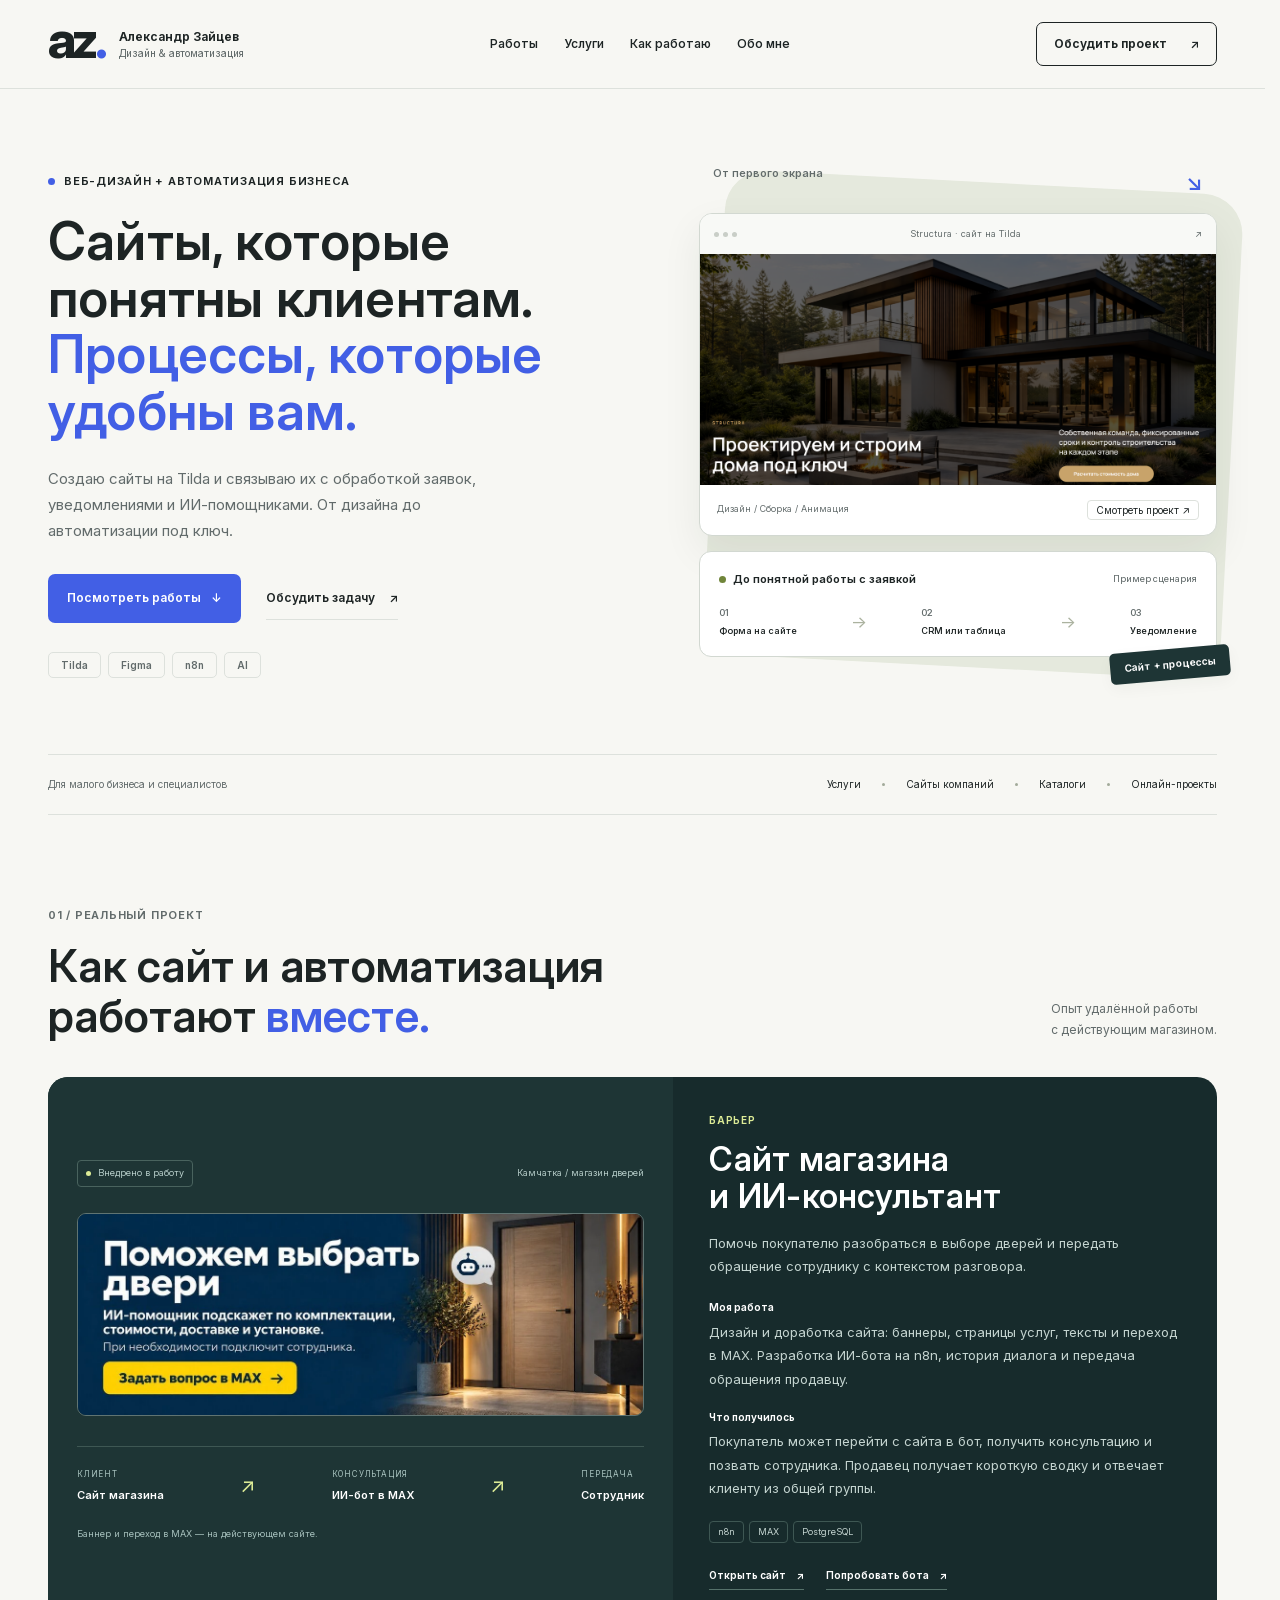
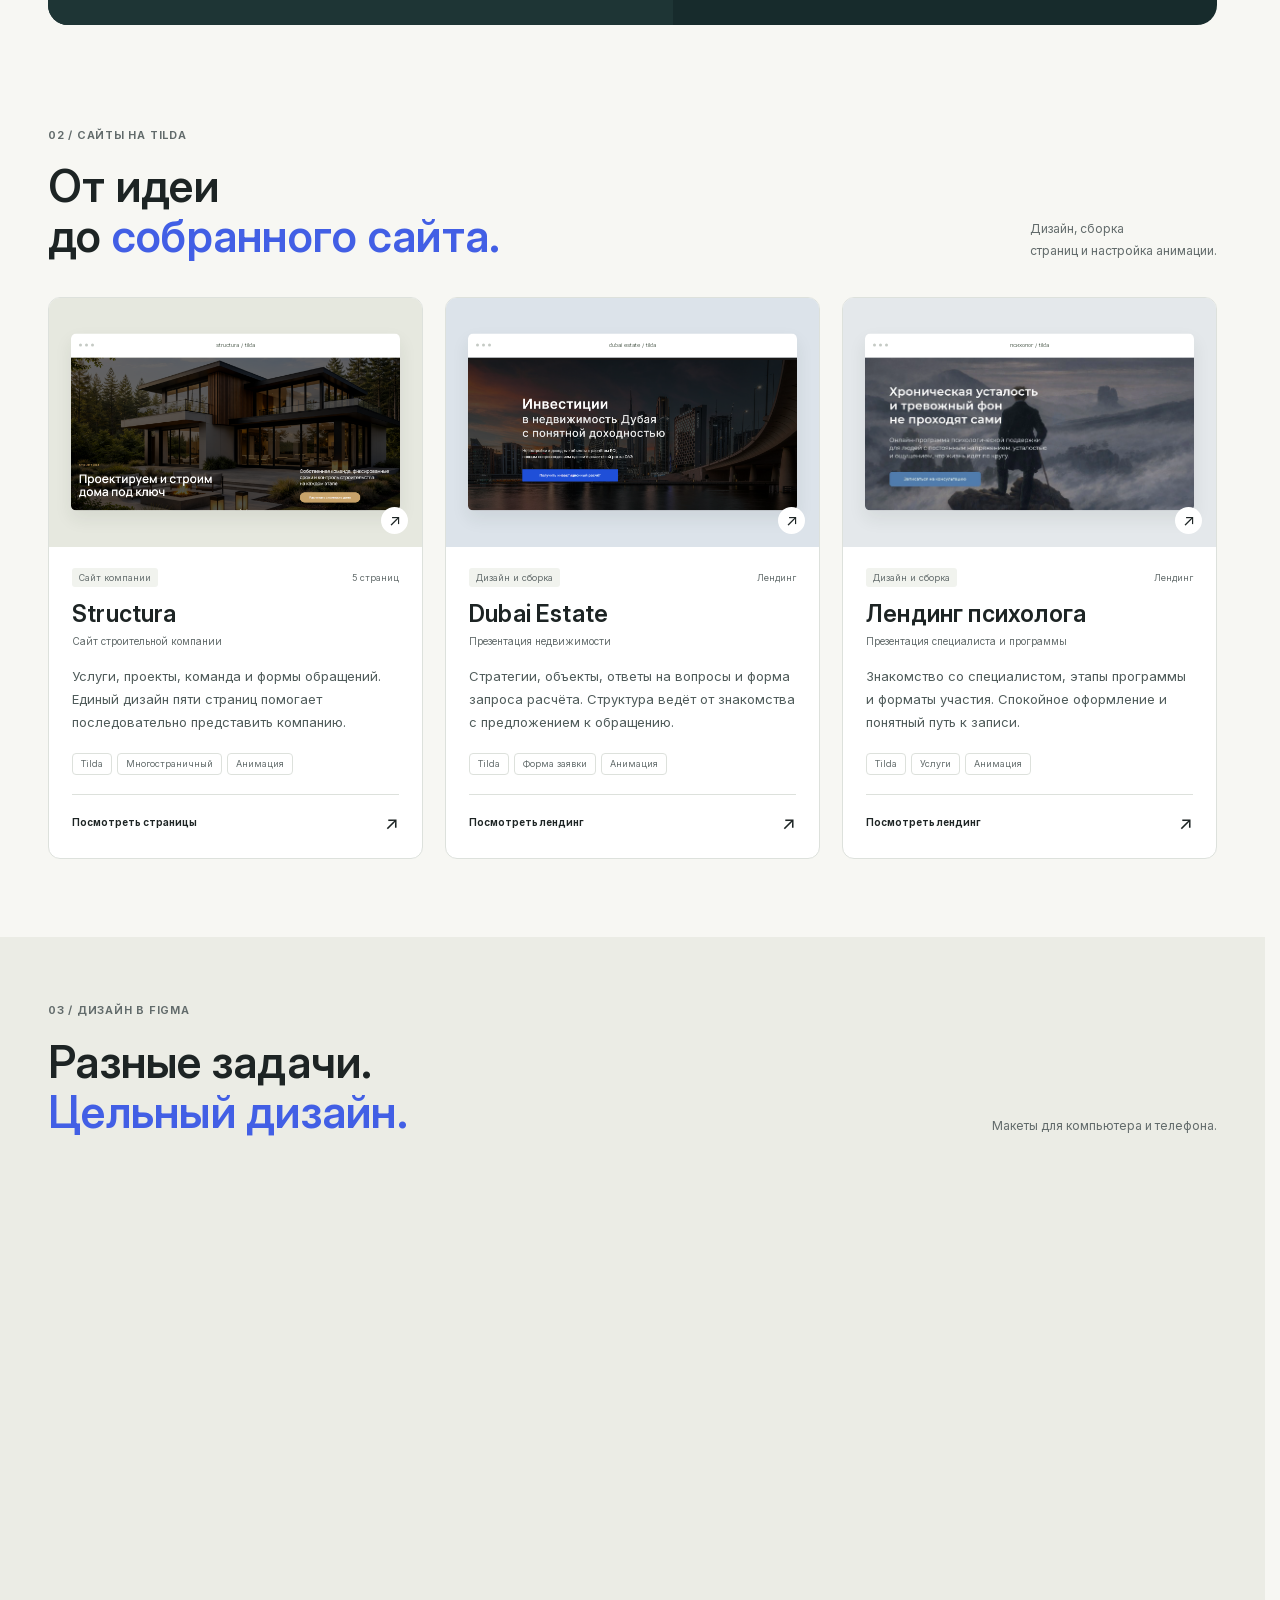
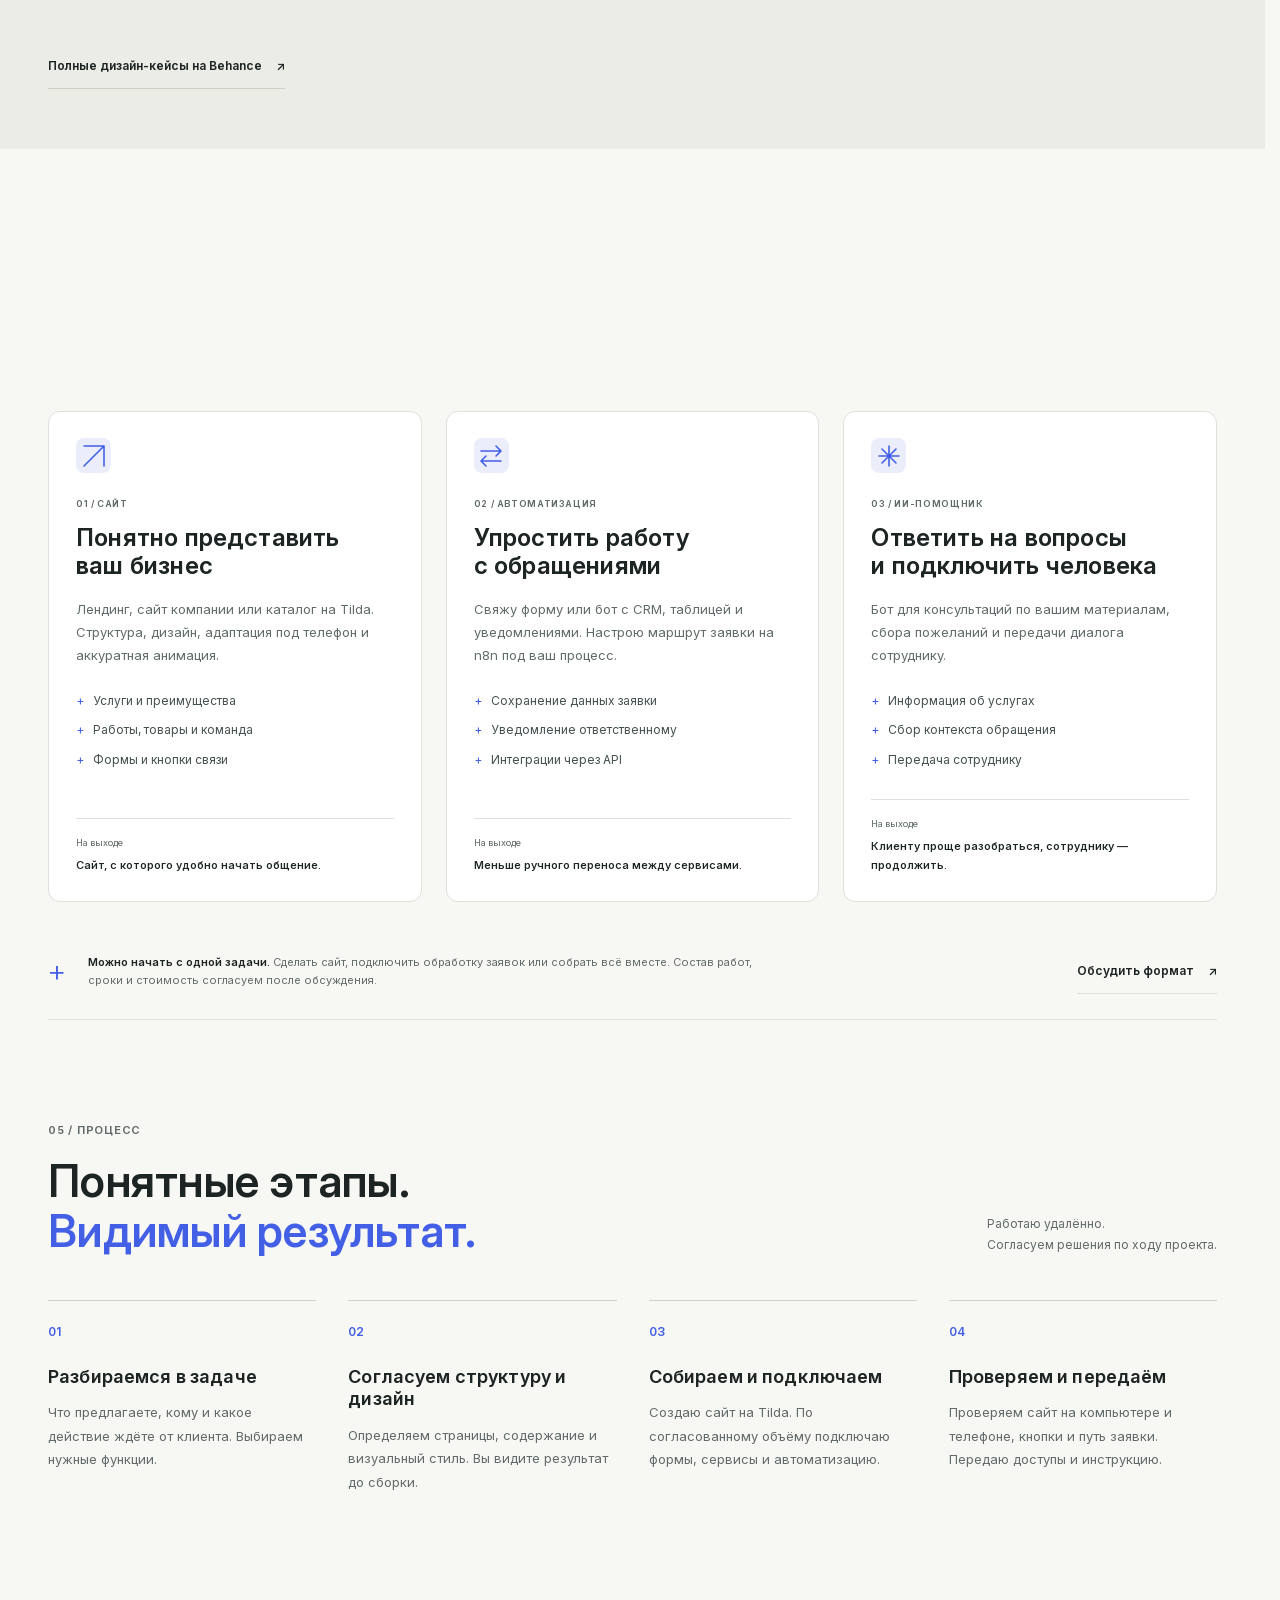
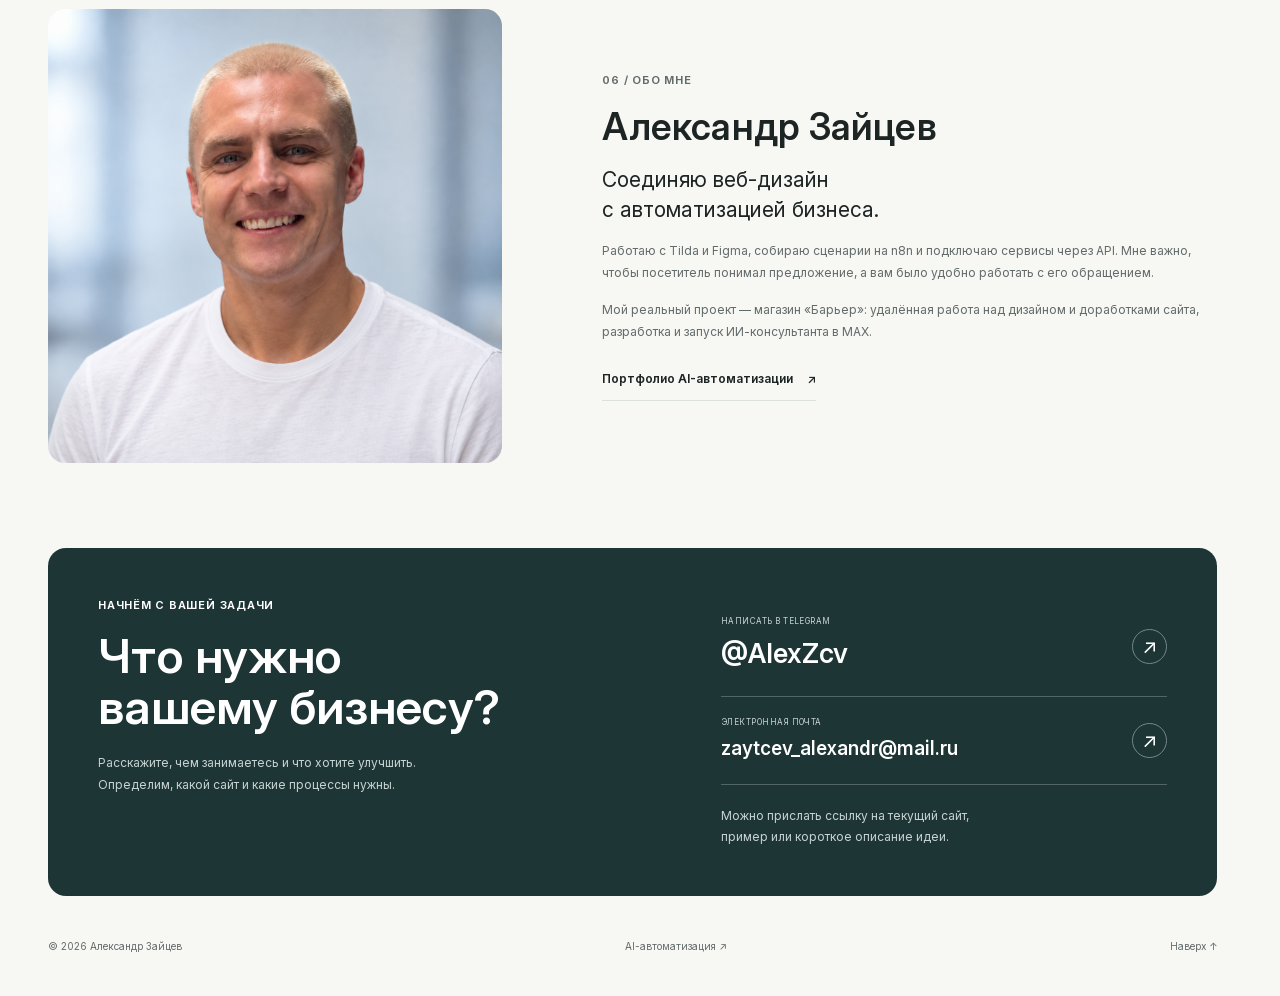
==== web-design/index.html @ 6ef05522 "Use Alexander portrait for web design link previews" ====
<!doctype html>
<html lang="ru">
<head>
  <meta charset="utf-8">
  <meta name="viewport" content="width=device-width, initial-scale=1">
  <meta name="theme-color" content="#f7f7f3">
  <meta name="description" content="Александр Зайцев — сайты на Tilda и автоматизация бизнеса. Дизайн, сборка, обработка заявок, интеграции n8n и ИИ-помощники. Портфолио и реальные проекты.">
  <meta property="og:title" content="Александр Зайцев — сайты и автоматизация под ключ">
  <meta property="og:description" content="От понятного сайта до удобной работы с обращениями. Tilda, дизайн и автоматизация n8n.">
  <meta property="og:type" content="website">
  <meta property="og:image" content="https://alexzaytsev-ai.github.io/ai-portfolio/web-design/assets/a63dd366-123a-43a9-a57d-b82490d7c358.png">
  <meta property="og:image:secure_url" content="https://alexzaytsev-ai.github.io/ai-portfolio/web-design/assets/a63dd366-123a-43a9-a57d-b82490d7c358.png">
  <meta property="og:image:width" content="1254">
  <meta property="og:image:height" content="1254">
  <meta property="og:image:type" content="image/png">
  <meta property="og:image:alt" content="Александр Зайцев">
  <meta name="twitter:card" content="summary">
  <meta name="twitter:image" content="https://alexzaytsev-ai.github.io/ai-portfolio/web-design/assets/a63dd366-123a-43a9-a57d-b82490d7c358.png">
  <meta name="twitter:image:alt" content="Александр Зайцев">
  <title>Сайты и автоматизация под ключ — Александр Зайцев</title>
  <link rel="icon" href="favicon.svg" type="image/svg+xml">
  <link rel="preload" href="../assets/fonts/InterVariable.woff2" as="font" type="font/woff2" crossorigin>
  <link rel="stylesheet" href="styles.css?v=20261009-11">
  <script src="script.js?v=20261009-8" defer></script>
</head>
<body>
  <a class="skip" href="#main">Перейти к содержимому</a>
  <header class="header">
    <div class="container header-inner">
      <a class="brand" href="#top" aria-label="Александр Зайцев — наверх"><span class="brand-symbol">az<span>.</span></span><span class="brand-name">Александр Зайцев<small>Дизайн & автоматизация</small></span></a>
      <button class="menu-button" aria-label="Открыть меню" aria-controls="navigation" aria-expanded="false"><span></span><span></span></button>
      <nav id="navigation" aria-label="Основное меню"><a href="#work">Работы</a><a href="#services">Услуги</a><a href="#process">Как работаю</a><a href="#about">Обо мне</a></nav>
      <a class="header-contact" href="https://t.me/AlexZcv" target="_blank" rel="noopener noreferrer">Обсудить проект <span aria-hidden="true">↗</span></a>
    </div>
  </header>
  <main id="main">
    <section class="hero container" id="top" aria-labelledby="hero-title">
      <div class="hero-copy">
        <p class="eyebrow"><span class="dot"></span> Веб-дизайн + автоматизация бизнеса</p>
        <h1 id="hero-title">Сайты, которые<br>понятны клиентам.<br><span>Процессы, которые<br>удобны вам.</span></h1>
        <p class="lead">Создаю сайты на Tilda и связываю их с обработкой заявок, уведомлениями и ИИ-помощниками. От дизайна до автоматизации под ключ.</p>
        <div class="actions"><a class="button primary" href="#work">Посмотреть работы <span aria-hidden="true">↓</span></a><a class="text-link" href="#contacts">Обсудить задачу <span aria-hidden="true">↗</span></a></div>
        <div class="hero-tools" aria-label="Инструменты"><span>Tilda</span><span>Figma</span><span>n8n</span><span>AI</span></div>
      </div>
      <div class="hero-visual" aria-label="Превью сайта Structura и пример сценария обработки заявки">
        <div class="visual-label"><span>От первого экрана</span><span aria-hidden="true">↘</span></div>
        <button class="browser-window" type="button" data-project="structura" aria-label="Посмотреть проект Structura">
          <div class="browser-bar"><div class="browser-dots" aria-hidden="true"><i></i><i></i><i></i></div><span>Structura · сайт на Tilda</span><span aria-hidden="true">↗</span></div>
          <img class="hero-preview" src="assets/structura-cover-original.png?v=20261009-8" width="2520" height="1125" alt="Первый экран сайта Structura: современный загородный дом и предложение строительства под ключ" fetchpriority="high">
          <div class="preview-caption"><span>Дизайн / Сборка / Анимация</span><span class="preview-mark">Смотреть проект ↗</span></div>
        </button>
        <div class="process-preview"><div class="process-preview-title"><span class="dot"></span> До понятной работы с заявкой<small>Пример сценария</small></div><div class="mini-flow"><span><i>01</i>Форма на сайте</span><span aria-hidden="true">→</span><span><i>02</i>CRM или таблица</span><span aria-hidden="true">→</span><span><i>03</i>Уведомление</span></div></div>
        <span class="visual-sticker" aria-hidden="true">Сайт + процессы</span>
      </div>
    </section>
    <div class="fit-strip container"><span>Для малого бизнеса и специалистов</span><div><span>Услуги</span><i></i><span>Сайты компаний</span><i></i><span>Каталоги</span><i></i><span>Онлайн-проекты</span></div></div>

    <section class="section container" id="work" aria-labelledby="real-title">
      <div class="section-heading"><div><p class="eyebrow section-index">01 / Реальный проект</p><h2 id="real-title">Как сайт и автоматизация<br>работают <em>вместе.</em></h2></div><p>Опыт удалённой работы<br>с действующим магазином.</p></div>
      <article class="featured-case">
        <div class="featured-visual">
          <div class="featured-meta"><span class="case-status"><span class="dot"></span> Внедрено в работу</span><span>Камчатка / магазин дверей</span></div>
          <a class="barier-banner" href="https://barierpk41.ru/" target="_blank" rel="noopener noreferrer" aria-label="Открыть сайт магазина Барьер"><img src="assets/barier-banner.webp?v=20261009-8" width="1180" height="420" alt="Баннер магазина Барьер: ИИ-помощник помогает выбрать двери и подключает сотрудника" loading="lazy"></a>
          <div class="barier-flow" aria-label="Процесс обращения покупателя"><span><small>КЛИЕНТ</small>Сайт магазина</span><span aria-hidden="true">↗</span><span><small>КОНСУЛЬТАЦИЯ</small>ИИ-бот в MAX</span><span aria-hidden="true">↗</span><span><small>ПЕРЕДАЧА</small>Сотрудник</span></div>
          <p class="featured-note">Баннер и переход в MAX — на действующем сайте.</p>
        </div>
        <div class="featured-copy"><p class="eyebrow">Барьер</p><h3>Сайт магазина<br>и ИИ-консультант</h3><p class="case-intro">Помочь покупателю разобраться в выборе дверей и передать обращение сотруднику с контекстом разговора.</p><dl class="case-facts"><div><dt>Моя работа</dt><dd>Дизайн и доработка сайта: баннеры, страницы услуг, тексты и переход в MAX. Разработка ИИ-бота на n8n, история диалога и передача обращения продавцу.</dd></div><div><dt>Что получилось</dt><dd>Покупатель может перейти с сайта в бот, получить консультацию и позвать сотрудника. Продавец получает короткую сводку и отвечает клиенту из общей группы.</dd></div></dl><div class="tags tags-dark"><span>n8n</span><span>MAX</span><span>PostgreSQL</span></div><div class="featured-links"><a href="https://barierpk41.ru/" target="_blank" rel="noopener noreferrer">Открыть сайт <span aria-hidden="true">↗</span></a><a href="https://max.ru/id410500134909_bot" target="_blank" rel="noopener noreferrer">Попробовать бота <span aria-hidden="true">↗</span></a></div></div>
      </article>
    </section>

    <section class="section container" aria-labelledby="tilda-title">
      <div class="section-heading"><div><p class="eyebrow section-index">02 / Сайты на Tilda</p><h2 id="tilda-title">От идеи<br>до <em>собранного сайта.</em></h2></div><p>Дизайн, сборка<br>страниц и настройка анимации.</p></div>
      <div class="tilda-grid">
        <article class="project-card"><button class="cover cover-structura" data-project="structura" aria-label="Посмотреть страницы сайта Structura"><span class="tilda-preview"><span class="card-browser" aria-hidden="true"><i></i><i></i><i></i><span>structura / tilda</span></span><span class="tilda-image"><img src="assets/structura-cover-framed.png?v=20261009-8" width="2520" height="1200" alt="Сайт строительной компании Structura" loading="lazy"></span></span><span class="cover-open" aria-hidden="true">↗</span></button><div class="card-body"><div class="card-label"><span>Сайт компании</span><span>5 страниц</span></div><h3>Structura</h3><p class="card-subtitle">Сайт строительной компании</p><p class="card-description">Услуги, проекты, команда и формы обращений. Единый дизайн пяти страниц помогает последовательно представить компанию.</p><div class="tags"><span>Tilda</span><span>Многостраничный</span><span>Анимация</span></div><button class="card-action" data-project="structura">Посмотреть страницы <span aria-hidden="true">↗</span></button></div></article>
        <article class="project-card"><button class="cover cover-dubai" data-project="dubai" aria-label="Посмотреть лендинг Dubai Estate"><span class="tilda-preview"><span class="card-browser" aria-hidden="true"><i></i><i></i><i></i><span>dubai estate / tilda</span></span><span class="tilda-image"><img src="assets/dubai-cover-original.png?v=20261009-8" width="2598" height="1271" alt="Лендинг недвижимости Dubai Estate" loading="lazy"></span></span><span class="cover-open" aria-hidden="true">↗</span></button><div class="card-body"><div class="card-label"><span>Дизайн и сборка</span><span>Лендинг</span></div><h3>Dubai Estate</h3><p class="card-subtitle">Презентация недвижимости</p><p class="card-description">Стратегии, объекты, ответы на вопросы и форма запроса расчёта. Структура ведёт от знакомства с предложением к обращению.</p><div class="tags"><span>Tilda</span><span>Форма заявки</span><span>Анимация</span></div><button class="card-action" data-project="dubai">Посмотреть лендинг <span aria-hidden="true">↗</span></button></div></article>
        <article class="project-card"><button class="cover cover-psychologist" data-project="psychologist" aria-label="Посмотреть лендинг психолога"><span class="tilda-preview"><span class="card-browser" aria-hidden="true"><i></i><i></i><i></i><span>психолог / tilda</span></span><span class="tilda-image"><img src="assets/psychologist-cover-clean.png?v=20261009-8" width="1363" height="695" alt="Лендинг психолога со спокойным синим оформлением" loading="lazy"></span></span><span class="cover-open" aria-hidden="true">↗</span></button><div class="card-body"><div class="card-label"><span>Дизайн и сборка</span><span>Лендинг</span></div><h3>Лендинг психолога</h3><p class="card-subtitle">Презентация специалиста и программы</p><p class="card-description">Знакомство со специалистом, этапы программы и форматы участия. Спокойное оформление и понятный путь к записи.</p><div class="tags"><span>Tilda</span><span>Услуги</span><span>Анимация</span></div><button class="card-action" data-project="psychologist">Посмотреть лендинг <span aria-hidden="true">↗</span></button></div></article>
      </div>
    </section>

    <section class="section design-section" aria-labelledby="design-title"><div class="container">
      <div class="section-heading"><div><p class="eyebrow section-index">03 / Дизайн в Figma</p><h2 id="design-title">Разные задачи.<br><em>Цельный дизайн.</em></h2></div><p>Макеты для компьютера и телефона.</p></div>
      <div class="design-grid">
        <article class="design-card"><button class="design-cover snow" data-project="snow" aria-label="Посмотреть макеты Wow Snow Shop"><span class="design-preview"><img src="assets/snow-home.webp?v=20261009-8" width="1440" height="4801" alt="Макет главной страницы интернет-магазина сноубордической экипировки Wow Snow" loading="lazy"></span><span class="snow-preview-photo" aria-hidden="true"><img src="assets/snow-preview-photo.png?v=20261009-10" width="648" height="743" alt="" loading="lazy"></span><span class="cover-open" aria-hidden="true">↗</span></button><div class="design-card-copy"><p class="card-label">Figma / Дизайн-концепт</p><h3>Wow Snow Shop</h3><p>Каталог, карточка товара, корзина и оформление заказа.</p><button class="card-action" data-project="snow">Посмотреть макеты <span aria-hidden="true">↗</span></button></div></article>
        <article class="design-card"><button class="design-cover cooking" data-project="cooking" aria-label="Посмотреть макеты кулинарного курса"><span class="design-preview"><img src="assets/cooking-home.webp?v=20261009-8" width="1440" height="2787" alt="Дизайн лендинга кулинарного курса Супы мира" loading="lazy"></span><span class="cover-open" aria-hidden="true">↗</span></button><div class="design-card-copy"><p class="card-label">Figma / Дизайн-концепт</p><h3>Супы мира</h3><p>Программа, автор, стоимость и запись на обучение.</p><button class="card-action" data-project="cooking">Посмотреть макеты <span aria-hidden="true">↗</span></button></div></article>
        <article class="design-card"><button class="design-cover health" data-project="health" aria-label="Посмотреть макеты Men’s Health"><span class="design-preview"><img class="health-preview-header" src="assets/health-preview-header.png?v=20261009-9" width="1440" height="76" alt="" loading="lazy"><img class="health-preview-photo" src="assets/health-preview-photo.png?v=20261009-9" width="1440" height="921" alt="Первый экран журнала Men’s Health с фотографией Джона Бойеги" loading="lazy"></span><span class="cover-open" aria-hidden="true">↗</span></button><div class="design-card-copy"><p class="card-label">Figma / Дизайн-концепт</p><h3>Men’s Health</h3><p>Главная, тематический раздел и страница статьи.</p><button class="card-action" data-project="health">Посмотреть макеты <span aria-hidden="true">↗</span></button></div></article>
      </div><a class="behance-link text-link" href="https://www.behance.net/f04f444b" target="_blank" rel="noopener noreferrer">Полные дизайн-кейсы на Behance <span aria-hidden="true">↗</span></a>
    </div></section>

    <section class="section container" id="services" aria-labelledby="services-title">
      <div class="section-heading"><div><p class="eyebrow section-index">04 / Чем могу помочь</p><h2 id="services-title">Сайт привлекает внимание.<br><em>Автоматизация помогает действовать.</em></h2></div></div>
      <div class="services-grid">
        <article class="service"><span class="service-icon" aria-hidden="true"><svg viewBox="0 0 24 24" fill="none" stroke="currentColor" stroke-width="1.6" stroke-linecap="round" stroke-linejoin="round" focusable="false"><path d="M2 22 22 2M2 2h20v20"/></svg></span><p class="eyebrow">01 / Сайт</p><h3>Понятно представить<br>ваш бизнес</h3><p>Лендинг, сайт компании или каталог на Tilda. Структура, дизайн, адаптация под телефон и аккуратная анимация.</p><ul><li>Услуги и преимущества</li><li>Работы, товары и команда</li><li>Формы и кнопки связи</li></ul><div class="service-result"><span>На выходе</span>Сайт, с которого удобно начать общение.</div></article>
        <article class="service"><span class="service-icon" aria-hidden="true"><svg viewBox="0 0 24 24" fill="none" stroke="currentColor" stroke-width="1.6" stroke-linecap="round" stroke-linejoin="round" focusable="false"><path d="M2 7h20m-5-5 5 5-5 5M22 17H2m5-5-5 5 5 5"/></svg></span><p class="eyebrow">02 / Автоматизация</p><h3>Упростить работу<br>с обращениями</h3><p>Свяжу форму или бот с CRM, таблицей и уведомлениями. Настрою маршрут заявки на n8n под ваш процесс.</p><ul><li>Сохранение данных заявки</li><li>Уведомление ответственному</li><li>Интеграции через API</li></ul><div class="service-result"><span>На выходе</span>Меньше ручного переноса между сервисами.</div></article>
        <article class="service"><span class="service-icon" aria-hidden="true"><svg viewBox="0 0 24 24" fill="none" stroke="currentColor" stroke-width="1.6" stroke-linecap="round" stroke-linejoin="round" focusable="false"><path d="M12 2v20M2 12h20M5 5l14 14M19 5 5 19"/></svg></span><p class="eyebrow">03 / ИИ-помощник</p><h3>Ответить на вопросы<br>и подключить человека</h3><p>Бот для консультаций по вашим материалам, сбора пожеланий и передачи диалога сотруднику.</p><ul><li>Информация об услугах</li><li>Сбор контекста обращения</li><li>Передача сотруднику</li></ul><div class="service-result"><span>На выходе</span>Клиенту проще разобраться, сотруднику — продолжить.</div></article>
      </div>
      <div class="scope-note"><span class="scope-symbol" aria-hidden="true">+</span><p><strong>Можно начать с одной задачи.</strong> Сделать сайт, подключить обработку заявок или собрать всё вместе. Состав работ, сроки и стоимость согласуем после обсуждения.</p><a class="text-link" href="#contacts">Обсудить формат <span aria-hidden="true">↗</span></a></div>
    </section>

    <section class="section process-section" id="process" aria-labelledby="process-title"><div class="container"><div class="section-heading"><div><p class="eyebrow section-index">05 / Процесс</p><h2 id="process-title">Понятные этапы.<br><em>Видимый результат.</em></h2></div><p>Работаю удалённо.<br>Согласуем решения по ходу проекта.</p></div><ol class="steps"><li><span>01</span><div><h3>Разбираемся в задаче</h3><p>Что предлагаете, кому и какое действие ждёте от клиента. Выбираем нужные функции.</p></div></li><li><span>02</span><div><h3>Согласуем структуру и дизайн</h3><p>Определяем страницы, содержание и визуальный стиль. Вы видите результат до сборки.</p></div></li><li><span>03</span><div><h3>Собираем и подключаем</h3><p>Создаю сайт на Tilda. По согласованному объёму подключаю формы, сервисы и автоматизацию.</p></div></li><li><span>04</span><div><h3>Проверяем и передаём</h3><p>Проверяем сайт на компьютере и телефоне, кнопки и путь заявки. Передаю доступы и инструкцию.</p></div></li></ol></div></section>

    <section class="section container about-section" id="about" aria-labelledby="about-title"><figure class="about-photo"><img src="assets/a63dd366-123a-43a9-a57d-b82490d7c358.png" width="1254" height="1254" alt="Александр Зайцев" loading="lazy" decoding="async"></figure><div class="about-copy"><p class="eyebrow section-index">06 / Обо мне</p><h2 id="about-title">Александр Зайцев</h2><p class="about-lead">Соединяю веб-дизайн<br>с автоматизацией бизнеса.</p><p>Работаю с Tilda и Figma, собираю сценарии на n8n и подключаю сервисы через API. Мне важно, чтобы посетитель понимал предложение, а вам было удобно работать с его обращением.</p><p>Мой реальный проект — магазин «Барьер»: удалённая работа над дизайном и доработками сайта, разработка и запуск ИИ-консультанта в MAX.</p><a class="text-link" href="../">Портфолио AI-автоматизации <span aria-hidden="true">↗</span></a></div></section>

    <section class="container contact-section" id="contacts" aria-labelledby="contact-title"><div><p class="eyebrow">Начнём с вашей задачи</p><h2 id="contact-title">Что нужно<br><em>вашему бизнесу?</em></h2><p>Расскажите, чем занимаетесь и что хотите улучшить.<br> Определим, какой сайт и какие процессы нужны.</p></div><div class="contact-options"><a class="contact-item" href="https://t.me/AlexZcv" target="_blank" rel="noopener noreferrer"><span><small>НАПИСАТЬ В TELEGRAM</small><strong>@AlexZcv</strong></span><span class="contact-arrow" aria-hidden="true">↗</span></a><a class="contact-item" href="mailto:zaytcev_alexandr@mail.ru"><span><small>ЭЛЕКТРОННАЯ ПОЧТА</small><strong>zaytcev_alexandr@mail.ru</strong></span><span class="contact-arrow" aria-hidden="true">↗</span></a><p class="contact-hint">Можно прислать ссылку на текущий сайт,<br>пример или короткое описание идеи.</p></div></section>
  </main>
  <footer class="container footer"><span>© <span id="year">2026</span> Александр Зайцев</span><a href="../">AI-автоматизация ↗</a><a href="#top">Наверх ↑</a></footer>
  <dialog id="project-dialog" aria-labelledby="dialog-title"><div class="dialog-header"><div><p id="dialog-label" class="eyebrow"></p><h2 id="dialog-title"></h2></div><button class="dialog-close" aria-label="Закрыть просмотр проекта">✕</button></div><div class="dialog-body"><p id="dialog-description"></p><div id="dialog-contribution"></div><div id="dialog-links"></div><nav id="gallery-navigation" aria-label="Страницы проекта"></nav><div id="dialog-gallery"></div><button class="dialog-close-bottom" type="button">Закрыть проект <span aria-hidden="true">↑</span></button></div></dialog>
</body>
</html>
---- web-design/styles.css ----
@font-face{font-family:Inter;src:url('../assets/fonts/InterVariable.woff2') format('woff2');font-weight:100 900;font-style:normal;font-display:swap}
:root{--bg:#f7f7f3;--ink:#1d2424;--muted:#626b6b;--line:#dde1dc;--blue:#425fe5;--forest:#1c3030;--contact-bg:#1e3535;--lime:#dceb96;--paper:#fff;--radius:20px;color-scheme:light}
*{box-sizing:border-box}html{scrollbar-gutter:stable;scroll-behavior:smooth;scroll-padding-top:95px}body{margin:0;background:var(--bg);color:var(--ink);font-family:Inter,Arial,sans-serif;font-size:15px;line-height:1.65;-webkit-font-smoothing:antialiased}button,a{-webkit-tap-highlight-color:transparent}button{font:inherit;color:inherit;cursor:pointer}a{color:inherit;text-decoration:none}img{display:block;max-width:100%;height:auto}button{border:0}h1,h2,h3,p{margin:0}h1,h2,h3{line-height:1.12;letter-spacing:.006em}h2{font-size:clamp(32px,3.5vw,46px);font-weight:580}h2 em{font-style:normal;color:var(--blue)}h3{font-weight:620}a:focus-visible,button:focus-visible{outline:3px solid var(--blue);outline-offset:5px}.container{width:min(1200px,calc(100% - 96px));margin-inline:auto}.skip{position:fixed;top:-100px;left:16px;background:var(--ink);color:#fff;padding:12px;z-index:99}.skip:focus{top:8px}.eyebrow{display:flex;align-items:center;gap:9px;font-size:11px;font-weight:650;letter-spacing:.07em;text-transform:uppercase}.dot{display:inline-block;width:7px;height:7px;border-radius:50%;background:var(--blue);flex:none}.header{position:sticky;top:0;z-index:30;background:rgba(247,247,243,.94);backdrop-filter:blur(12px);border-bottom:1px solid var(--line)}.header-inner{min-height:88px;display:flex;align-items:center;justify-content:space-between;gap:32px}.brand{display:flex;align-items:center;gap:14px;flex:none}.brand-symbol{font-size:38px;line-height:1;font-weight:750;letter-spacing:-.075em}.brand-symbol>span{color:var(--blue)}.brand-name{font-size:12px;font-weight:650;line-height:1.5}.brand-name small{display:block;font-size:10px;color:var(--muted);font-weight:450}.header nav{display:flex;align-items:center;gap:26px}.header nav a{font-size:12px;font-weight:550;padding-block:14px}.header nav a:hover{color:var(--blue)}.header-contact{display:flex;align-items:center;gap:23px;font-size:12px;font-weight:650;border:1px solid var(--ink);padding:11px 17px;border-radius:7px;transition:background .2s,color .2s,border-color .2s}.header-contact:hover,.header-contact:focus-visible{background:var(--blue);border-color:var(--blue);color:#fff}.menu-button{display:none}
.hero{padding-block:83px 76px;display:grid;grid-template-columns:1.15fr 1fr;align-items:center;gap:55px}.hero h1{font-size:clamp(38px,4.1vw,56px);font-weight:590;letter-spacing:.004em;line-height:1.08;margin-top:23px}.hero h1>span{color:var(--blue)}.lead{color:var(--muted);font-size:15px;max-width:485px;margin-top:26px;line-height:1.75}.actions{display:flex;align-items:center;gap:25px;margin-top:29px}.button{display:inline-flex;align-items:center;justify-content:center;gap:30px;border-radius:7px;padding:14px 19px;font-size:12px;font-weight:620;min-height:49px;transition:transform .2s,background .2s}.button:hover{transform:translateY(-2px)}.primary{background:var(--blue);color:#fff}.primary:hover{background:#324cc8}.text-link{display:inline-flex;align-items:center;gap:14px;font-size:12px;font-weight:620;padding-block:12px;border-bottom:1px solid var(--line)}.text-link:hover{color:var(--blue);border-color:var(--blue)}.hero-tools{display:flex;gap:7px;margin-top:29px}.hero-tools>span{border:1px solid var(--line);border-radius:5px;padding:4px 12px;font-size:10px;font-weight:600;color:var(--muted)}.hero-visual{position:relative;padding-top:18px;isolation:isolate}.hero-visual:before{content:'';position:absolute;inset:36px -15px -10px 15px;background:#e5e9dd;border-radius:40px;transform:rotate(3deg);z-index:-1}.visual-label{display:flex;justify-content:space-between;font-size:11px;font-weight:550;color:var(--muted);padding:0 14px 13px}.visual-label>span:last-child{color:var(--blue);font-size:22px}.browser-window{display:block;width:100%;padding:0;text-align:left;color:inherit;background:#fff;border:1px solid #d2d8d1;border-radius:13px;overflow:hidden;box-shadow:0 16px 40px #20302112}.browser-bar{height:40px;padding:0 14px;display:flex;align-items:center;justify-content:space-between;color:var(--muted);font-size:9px;background:#f8f9f6}.browser-dots{display:flex;gap:4px}.browser-dots i{width:5px;height:5px;border-radius:50%;background:#c9cec7}.hero-preview{width:100%;height:auto}.preview-caption{padding:15px 17px;display:flex;align-items:center;justify-content:space-between;font-size:9px;color:var(--muted)}.preview-mark{border:1px solid var(--line);border-radius:4px;padding:1px 8px;color:var(--ink);font-size:10px}.process-preview{background:#fff;margin-top:15px;border:1px solid #d2d8d1;border-radius:12px;padding:18px 19px}.process-preview-title{display:flex;align-items:center;gap:7px;font-size:11px;font-weight:620;flex-wrap:wrap}.process-preview-title .dot{background:#70853a}.process-preview-title small{color:var(--muted);font-weight:450;font-size:9px;margin-left:auto}.mini-flow{display:flex;align-items:center;justify-content:space-between;gap:10px;margin-top:18px}.mini-flow>span:not(:nth-child(even)){font-size:9px;font-weight:550;line-height:1.6}.mini-flow i{font-style:normal;display:block;color:var(--muted);font-size:9px;margin-bottom:3px}.mini-flow>span:nth-child(even){color:#abb29f;font-size:17px}.visual-sticker{position:absolute;right:-13px;bottom:-23px;background:var(--contact-bg);color:#fff;border-radius:5px;padding:7px 14px;font-size:10px;font-weight:650;transform:rotate(-5deg);box-shadow:0 5px 15px #2130230a}.fit-strip{border-top:1px solid var(--line);border-bottom:1px solid var(--line);display:flex;justify-content:space-between;align-items:center;gap:20px;padding-block:21px;color:var(--muted);font-size:10px}.fit-strip>div{display:flex;gap:21px;align-items:center;color:var(--ink)}.fit-strip i{width:3px;height:3px;border-radius:50%;background:#a2aa9a}
.section{padding-block:91px 10px}.section-heading{display:flex;justify-content:space-between;align-items:flex-end;gap:30px;margin-bottom:36px}.section-index{color:var(--muted);margin-bottom:17px}.section-heading>p{color:var(--muted);font-size:12px;line-height:1.8;flex:none}.featured-case{display:grid;grid-template-columns:1.15fr 1fr;background:#172b2c;border-radius:var(--radius);overflow:hidden;color:#fff}.featured-visual{background:#1e3535;padding:29px;display:flex;flex-direction:column;justify-content:center}.featured-meta{display:flex;justify-content:space-between;align-items:center;gap:10px;color:#b7ceca;font-size:9px;margin-bottom:26px}.case-status{display:flex;align-items:center;gap:7px;border:1px solid #49635e;padding:5px 8px;border-radius:4px}.case-status .dot{background:var(--lime);width:5px;height:5px}.barier-banner{border:1px solid #607472;border-radius:9px;overflow:hidden;transition:transform .2s}.barier-banner:hover{transform:translateY(-3px)}.barier-banner img{width:100%}.barier-flow{display:flex;justify-content:space-between;align-items:center;gap:8px;margin-top:30px;border-top:1px solid #3e5753;padding-top:21px}.barier-flow>span{font-size:11px;font-weight:600}.barier-flow small{display:block;letter-spacing:.1em;color:#a7c1bd;font-weight:400;font-size:8px;margin-bottom:5px}.barier-flow>span:nth-child(even){color:var(--lime);font-size:20px;font-weight:400}.featured-note{font-size:9px;color:#a7c1bd;margin-top:23px}.featured-copy{padding:35px 36px}.featured-copy>.eyebrow{color:var(--lime);font-size:10px}.featured-copy h3{font-size:33px;margin-top:12px;font-weight:580;line-height:1.14}.case-intro{font-size:13px;color:#c4d4d0;line-height:1.75;margin-top:16px}.case-facts{margin-top:22px;margin-bottom:0}.case-facts>div+div{margin-top:18px}.case-facts dt{font-size:10px;font-weight:650;margin-bottom:5px;color:#fff}.case-facts dd{margin:0;font-size:13px;line-height:1.8;color:#c4d4d0}.tags{display:flex;flex-wrap:wrap;gap:5px}.tags>span{font-size:9px;padding:4px 8px;border:1px solid var(--line);border-radius:4px;line-height:1.4;color:var(--muted)}.tags-dark{margin-top:20px}.tags-dark>span{border-color:#3e5753;color:#c4d4d0}.featured-links{display:flex;gap:22px;margin-top:19px;flex-wrap:wrap}.featured-links>a{font-size:10px;font-weight:650;display:inline-flex;gap:10px;align-items:center;border-bottom:1px solid #55716a;padding-block:5px}.featured-links>a:hover{color:var(--lime)}
.tilda-grid{display:grid;grid-template-columns:repeat(3,1fr);gap:22px}.project-card{background:#fff;border:1px solid var(--line);border-radius:12px;overflow:hidden;display:flex;flex-direction:column;transition:transform .25s,box-shadow .25s}.project-card:hover{transform:translateY(-4px);box-shadow:0 12px 30px #20302109}.cover{--preview-side:22px;--preview-shift:4px;position:relative;text-align:left;width:100%;padding:23px 22px 31px;aspect-ratio:1.5;background:#e6e8df;display:flex;flex-direction:column;justify-content:center;overflow:hidden}.cover-dubai{background:#dce3ea}.cover-psychologist{background:#e4e8eb}.card-browser{position:relative;display:flex;align-items:center;gap:3px;font-size:6px;line-height:1.65;height:calc(14px + 1.65em);background:#fff;width:100%;padding:7px 8px;border-radius:5px 5px 0 0;box-shadow:0 0 0 1px #00000005}.card-browser i{width:3px;height:3px;border-radius:50%;background:#c5cac4}.card-browser>span{position:absolute;left:50%;top:50%;transform:translate(-50%,-50%);white-space:nowrap;font-size:6px;line-height:1;color:#647064;margin:0}.tilda-preview{position:absolute;left:var(--preview-side);right:var(--preview-side);top:calc(50% - var(--preview-shift) + 3.5px);transform:translateY(-50%);display:flex;flex-direction:column;overflow:hidden;border-radius:5px;box-shadow:0 8px 18px #23342615}.tilda-preview>.card-browser{flex:none}.tilda-image{position:relative;display:block;width:100%;aspect-ratio:2.25;flex:none;margin-bottom:7px}.tilda-image>img{position:absolute;top:0;left:0;width:100%;height:calc(100% + 7px);object-fit:cover;object-position:50% 0%;border-radius:0 0 4px 4px}.cover-open{position:absolute;right:14px;bottom:13px;width:27px;height:27px;background:#fff;border-radius:50%;display:flex;justify-content:center;align-items:center;font-size:16px;transition:background .2s,color .2s}.cover:hover .cover-open,.design-cover:hover .cover-open{background:var(--blue);color:#fff}.card-body{padding:21px 23px;display:flex;flex-direction:column;flex:1}.card-label{display:flex;justify-content:space-between;gap:12px;font-size:9px;color:var(--muted);line-height:1.5}.card-label>span:first-child{background:#f1f3ee;padding:3px 7px;border-radius:3px}.card-label>span:last-child{padding-top:3px}.card-body h3{font-size:23px;margin-top:15px;letter-spacing:0}.card-subtitle{font-size:10px;color:var(--muted);margin-top:5px}.card-description{font-size:13px;line-height:1.8;margin-top:15px;color:#505c5b;flex:1}.card-body>.tags{margin-top:18px;margin-bottom:19px}.card-action{display:flex;align-items:center;justify-content:space-between;gap:15px;background:transparent;border-top:1px solid var(--line);text-align:left;width:100%;font-size:10px;font-weight:650;padding:12px 0 0;min-height:43px}.card-action:hover{color:var(--blue)}.card-action>span{font-size:18px;font-weight:450}.design-section{margin-top:68px;padding-top:64px;padding-bottom:60px;background:#ebece5}.design-grid{display:grid;grid-template-columns:repeat(3,1fr);grid-auto-rows:1fr;gap:24px}.design-card{overflow:hidden;display:flex;flex-direction:column}.design-cover{display:flex;align-items:center;justify-content:center;width:100%;aspect-ratio:1.4;position:relative;padding:22px 26px;background:#d1d4ca;overflow:hidden;border-radius:12px;text-align:left}.design-cover.cooking{background:#f1cec0}.design-cover.health{background:#cad0d2}.design-preview{display:block;position:relative;width:100%;aspect-ratio:16/10;flex:none}.design-preview>img{position:absolute;top:0;left:0;width:100%;height:auto;border-radius:4px 4px 0 0;box-shadow:0 10px 35px #18242213}.design-card-copy{padding:20px 3px 0;display:flex;flex-direction:column;flex:1}.design-card-copy .card-label{font-size:9px}.design-card-copy h3{font-size:22px;margin-top:10px}.design-card-copy>p:not(.card-label){font-size:13px;color:#56605b;margin-top:9px;margin-bottom:15px;min-height:38px}.design-card-copy>.card-action{margin-top:auto;border-color:#cdd2c8}.behance-link{margin-top:26px;border-color:#cdd2c8}
.services-grid{display:grid;grid-template-columns:repeat(3,1fr);gap:24px}.service{padding:26px 27px;border:1px solid var(--line);border-radius:12px;background:#fff;position:relative;display:flex;flex-direction:column}.service-icon{width:35px;height:35px;display:grid;place-items:center;color:var(--blue);background:#ecedfb;border-radius:8px;font-size:24px;margin-bottom:24px}.service-icon>svg{display:block;width:24px;height:24px}.service>.eyebrow{font-size:9px;color:var(--muted)}.service h3{font-size:24px;line-height:1.18;margin-top:12px}.service>p:not(.eyebrow){font-size:13px;color:var(--muted);line-height:1.8;margin-top:17px}.service ul{list-style:none;padding:0;margin:18px 0 24px;color:#455050;font-size:12px}.service li{padding-block:5px}.service li:before{content:'+';color:var(--blue);margin-right:9px}.service-result{font-size:11px;font-weight:550;padding-top:16px;border-top:1px solid var(--line);margin-top:auto;line-height:1.7}.service-result>span{display:block;color:var(--muted);font-size:9px;font-weight:450;margin-bottom:6px}.scope-note{display:flex;align-items:center;gap:22px;padding:25px 0;border-bottom:1px solid var(--line);margin-top:22px}.scope-symbol{font-size:30px;line-height:1;color:var(--blue);font-weight:300}.scope-note p{font-size:11px;color:var(--muted);max-width:700px}.scope-note strong{color:var(--ink);font-weight:600}.scope-note>.text-link{margin-left:auto;white-space:nowrap}.process-section{padding-bottom:25px}.steps{list-style:none;display:grid;grid-template-columns:repeat(4,1fr);padding:0;margin:44px 0 0;gap:32px}.steps li{border-top:1px solid #cdd3ca;padding-top:18px}.steps li>span{font-size:12px;font-weight:600;color:var(--blue)}.steps h3{font-size:18px;margin-top:22px;line-height:1.25;letter-spacing:0}.steps p{font-size:13px;color:var(--muted);margin-top:13px;line-height:1.8}.about-section{display:grid;grid-template-columns:.85fr 1.15fr;gap:100px;padding-top:90px;padding-bottom:85px;align-items:center}.about-copy h2{font-size:37px}.about-lead{font-size:21px;line-height:1.4;letter-spacing:0;margin-top:18px}.about-copy>p:not(.eyebrow):not(.about-lead){font-size:12px;color:var(--muted);margin-top:16px;line-height:1.8}.about-copy>.text-link{margin-top:14px}.contact-section{display:grid;grid-template-columns:1fr .8fr;gap:65px;background:var(--contact-bg);color:#fff;border-radius:18px;padding:48px 50px}.contact-section h2{font-size:48px;margin-top:17px;line-height:1.05}.contact-section h2 em{color:#fff}.contact-section>div>p:not(.eyebrow){font-size:12px;color:#c7d3d3;line-height:1.8;margin-top:20px}.contact-options{align-self:center}.contact-item{display:flex;align-items:center;justify-content:space-between;gap:15px;border-bottom:1px solid #526666;padding:19px 0}.contact-item small{display:block;letter-spacing:.06em;font-size:8px;color:#c7d3d3}.contact-item strong{display:block;font-size:19px;letter-spacing:0;font-weight:580;margin-top:4px;overflow-wrap:anywhere}.contact-item:first-child strong{font-size:27px}.contact-arrow{width:35px;height:35px;border:1px solid #738888;border-radius:50%;display:grid;place-items:center;font-size:20px;flex:none;transition:background .2s}.contact-item:hover .contact-arrow{background:#fff;color:var(--forest)}.contact-hint{font-size:10px;color:#c7d3d3;margin-top:17px;line-height:1.7}.footer{display:flex;align-items:center;justify-content:space-between;gap:20px;padding-block:32px;font-size:10px;color:var(--muted)}.footer a{padding-block:10px}.footer a:hover{color:var(--blue)}
/* Project viewer: preserve image proportions and never enlarge past the source width. */
dialog{width:min(1120px,calc(100% - 48px));max-height:92vh;max-height:92dvh;border:1px solid var(--line);border-radius:16px;padding:0;background:var(--bg);color:var(--ink);box-shadow:0 35px 100px #0004;overflow:auto;overscroll-behavior:contain;scrollbar-gutter:stable}
dialog::backdrop{background:#172524bb;backdrop-filter:blur(5px)}
.dialog-header{padding:22px 28px;display:flex;align-items:center;justify-content:space-between;gap:20px;position:sticky;top:0;background:var(--bg);border-bottom:1px solid var(--line);z-index:2}
.dialog-header h2{font-size:28px;margin-top:5px;letter-spacing:0}
.dialog-header .eyebrow{font-size:10px;color:var(--muted)}
.dialog-close{width:44px;height:44px;flex:none;border:1px solid var(--line);border-radius:50%;background:#fff;font-size:18px}
.dialog-close:hover{background:var(--ink);color:#fff}
.dialog-body{padding:28px 32px 36px}
.dialog-body>p{font-size:14px;color:var(--muted);max-width:800px}
.dialog-contribution{display:grid;grid-template-columns:1fr 1fr;gap:28px;margin-top:22px;padding:22px;border:1px solid var(--line);border-radius:10px;background:#fff}
.dialog-contribution h3{font-size:14px;letter-spacing:0;margin-bottom:9px}
.dialog-contribution p{font-size:13px;line-height:1.8;color:var(--muted)}
#dialog-links{display:flex;flex-wrap:wrap;gap:22px;margin-top:12px}
#dialog-links:empty{display:none}
#gallery-navigation{display:flex;flex-wrap:wrap;gap:8px;margin-top:24px;padding-bottom:22px;border-bottom:1px solid var(--line)}
#gallery-navigation[hidden]{display:none}
.gallery-nav-item{background:#fff;border:1px solid var(--line);border-radius:6px;padding:10px 13px;font-size:12px;line-height:1.5;min-height:42px}
.gallery-nav-item:hover{color:var(--blue);border-color:var(--blue)}
#dialog-gallery{margin-top:28px;display:flex;flex-direction:column;gap:36px;align-items:center}
.gallery-item{margin:0;min-width:0;width:100%}
.gallery-item figcaption{display:flex;justify-content:space-between;align-items:center;flex-wrap:wrap;gap:8px;font-size:13px;font-weight:550;padding:0 0 12px;color:var(--ink)}
.gallery-original{font-size:11px;font-weight:450;color:var(--muted);padding:8px 0}
.gallery-original:hover{color:var(--blue)}
.gallery-preview{display:block;border:1px solid var(--line);border-radius:8px;overflow:hidden;background:#fff;cursor:zoom-in}
.gallery-preview:hover{border-color:#aab5e8}
.gallery-item img{width:100%;height:auto;border:0;border-radius:0}
.dialog-close-bottom{display:flex;align-items:center;justify-content:space-between;gap:32px;padding:14px 18px;margin:36px auto 0;background:#fff;border:1px solid var(--line);border-radius:7px;font-size:12px;min-height:46px}
.dialog-close-bottom:hover{color:var(--blue);border-color:var(--blue)}
.body-locked{overflow:hidden}
@media(min-width:1000px){.hero-visual{animation:visual-in .65s ease both}.hero-copy{animation:copy-in .55s ease both}}
@keyframes visual-in{from{opacity:0;transform:translateY(15px)}to{opacity:1;transform:translateY(0)}}@keyframes copy-in{from{opacity:0;transform:translateY(10px)}to{opacity:1;transform:translateY(0)}}
.motion-ready .reveal{opacity:0;transform:translateY(16px);transition:opacity .6s ease,transform .6s ease}.motion-ready .reveal.visible{opacity:1;transform:none}
@media(max-width:1100px){.container{width:calc(100% - 64px)}.header-inner{gap:20px}.header nav{gap:17px}.brand-name{display:none}.hero{gap:32px}.hero h1{font-size:44px}.actions{gap:15px}.featured-copy{padding:30px}.featured-visual{padding:24px}.featured-meta{flex-wrap:wrap}.card-body{padding:19px}.service{padding:24px}.about-section{gap:65px}.contact-section{gap:35px;padding:43px 38px}}
@media(max-width:850px){.header-inner{min-height:75px}.header nav{gap:15px}.hero{grid-template-columns:1fr;gap:40px;padding-block:50px 65px}.hero-copy{max-width:600px}.hero h1{font-size:55px}.hero h1 br:first-child{display:none}.hero-visual{width:min(520px,100%);justify-self:center}.hero-preview{max-height:none}.fit-strip{align-items:flex-start;flex-direction:column;gap:12px}.fit-strip>div{gap:18px}.section{padding-top:66px}.section-heading>p{font-size:10px}.featured-case{grid-template-columns:1fr}.featured-visual{padding:28px}.featured-copy{padding:30px}.featured-copy h3 br{display:none}.featured-meta{flex-wrap:nowrap}.barier-flow{max-width:580px}.featured-note{margin-top:15px}.tilda-grid{gap:14px}.card-body{padding:16px}.card-body h3{font-size:21px}.card-description{font-size:10px}.cover{--preview-side:14px;--preview-shift:3.5px;padding:18px 14px 25px}.card-label{font-size:8px}.tags>span{font-size:8px}.design-grid{gap:18px}.design-cover{padding:22px 26px}.design-card-copy h3{font-size:19px}.design-card-copy>p:not(.card-label){font-size:10px}.services-grid{gap:15px}.service{padding:20px 18px}.service h3{font-size:21px}.service>p:not(.eyebrow){font-size:10px}.service ul{font-size:9px}.steps{grid-template-columns:1fr 1fr;gap:30px}.about-section{gap:35px}.about-copy h2{font-size:29px}.about-lead{font-size:20px}.contact-section{grid-template-columns:1fr 1fr;gap:30px;padding:36px 30px}.contact-section h2{font-size:37px}.contact-item strong{font-size:15px}.contact-section>div>p:not(.eyebrow){font-size:11px}.scope-note{align-items:flex-start;gap:15px}.scope-note>.text-link{font-size:10px}}
@media(max-width:680px){.container{width:calc(100% - 40px)}.header-inner{min-height:69px;gap:12px}.brand-symbol{font-size:32px}.brand-name{display:block;font-size:10px}.brand-name small{font-size:8px}.header-contact{font-size:10px;padding:9px 11px;gap:10px;margin-left:auto}.menu-button{display:flex;order:3;flex-direction:column;justify-content:center;gap:5px;background:transparent;width:37px;height:42px;padding:9px}.menu-button>span{display:block;height:1.5px;width:20px;background:var(--ink);transition:transform .2s}.menu-button[aria-expanded=true]>span:first-child{transform:translateY(3.25px) rotate(45deg)}.menu-button[aria-expanded=true]>span:last-child{transform:translateY(-3.25px) rotate(-45deg)}.header nav{display:none;position:absolute;top:69px;left:0;right:0;background:var(--bg);padding:15px 20px 25px;box-shadow:0 15px 25px #1a272015;border-bottom:1px solid var(--line);flex-direction:column;align-items:stretch;gap:0}.header nav.open{display:flex}.header nav a{font-size:14px;padding:12px 3px;border-bottom:1px solid var(--line)}.hero{padding-top:39px;padding-bottom:53px;gap:32px}.hero>.eyebrow{font-size:9px}.hero h1{font-size:clamp(31px,7.9vw,48px);margin-top:20px;line-height:1.13}.hero h1 br:first-child{display:block}.lead{font-size:12px;margin-top:21px;line-height:1.85}.actions{gap:20px;flex-wrap:wrap;margin-top:24px}.button{font-size:11px;padding:13px 16px;gap:23px;min-height:47px}.text-link{font-size:11px}.hero-tools{margin-top:22px}.hero-visual{padding-top:0}.hero-visual:before{inset:22px -4px -5px 8px;border-radius:23px}.visual-label{font-size:10px;padding-bottom:10px}.browser-bar{font-size:8px;height:34px;padding-inline:10px}.preview-caption{padding:12px;font-size:8px}.process-preview{padding:14px}.process-preview-title{font-size:10px}.process-preview-title small{font-size:8px}.mini-flow{gap:6px}.mini-flow>span:not(:nth-child(even)){font-size:8px}.visual-sticker{right:0;bottom:-19px;font-size:9px}.fit-strip{padding-block:17px;font-size:9px}.fit-strip>div{gap:12px;flex-wrap:wrap}.section{padding-block:53px 0}.section-heading{align-items:flex-start;flex-direction:column;gap:15px;margin-bottom:25px}.section-heading h2{font-size:30px}.section-heading>p{font-size:11px}.section-heading>p br{display:none}.section-index{margin-bottom:12px;font-size:9px}.featured-visual{padding:18px}.featured-meta{margin-bottom:18px;font-size:8px;gap:8px}.case-status{font-size:8px}.barier-flow{gap:5px;margin-top:22px;padding-top:18px}.barier-flow>span{font-size:9px}.barier-flow small{font-size:7px}.barier-flow>span:nth-child(even){font-size:16px}.featured-copy{padding:23px}.featured-copy h3{font-size:29px}.featured-copy h3 br{display:block}.case-intro{font-size:13px}.case-facts dd{font-size:11px}.featured-links>a{font-size:11px;min-height:39px}.tilda-grid{grid-template-columns:1fr;gap:23px}.cover{--preview-side:28px;--preview-shift:3.5px;aspect-ratio:1.7;padding:20px 28px 27px}.card-browser{padding:8px;font-size:7px;height:calc(16px + 1.65em)}.card-browser>span{font-size:7px}.card-body{padding:22px}.card-body h3{font-size:25px}.card-description{font-size:12px;line-height:1.8}.card-subtitle{font-size:11px}.card-label{font-size:9px}.tags>span{font-size:9px}.card-action{font-size:11px}.card-body>.tags{margin-top:19px}.design-section{margin-top:52px;padding-top:44px;padding-bottom:34px}.design-grid{grid-template-columns:1fr;gap:32px}.design-cover{aspect-ratio:1.4;padding:22px 26px}.design-card-copy h3{font-size:23px}.design-card-copy>p:not(.card-label){font-size:12px;min-height:0}.design-card-copy .card-label{font-size:9px}.design-card-copy{padding-top:15px}.services-grid{grid-template-columns:1fr;gap:16px}.service{padding:25px}.service-icon{margin-bottom:18px}.service h3{font-size:25px}.service h3 br{display:none}.service>p:not(.eyebrow){font-size:12px}.service ul{font-size:11px;margin-bottom:18px}.service-result{font-size:12px}.scope-note{flex-wrap:wrap;padding-block:22px;gap:10px 16px}.scope-note p{font-size:11px;flex:1}.scope-note>.text-link{margin-left:31px;font-size:11px}.steps{grid-template-columns:1fr;gap:24px;margin-top:25px}.steps li{display:flex;gap:22px;padding-top:18px}.steps li>span{font-size:11px;padding-top:3px}.steps h3{font-size:19px;margin-top:0}.steps p{font-size:12px;margin-top:9px}.about-section{grid-template-columns:1fr;gap:28px;padding-bottom:50px}.about-copy h2{font-size:33px}.about-copy>p:not(.eyebrow):not(.about-lead){font-size:12px}.contact-section{grid-template-columns:1fr;gap:20px;padding:29px 25px;border-radius:12px}.contact-section h2{font-size:38px}.contact-section .eyebrow{font-size:9px}.contact-section>div>p:not(.eyebrow){font-size:12px}.contact-section>div>p br{display:none}.contact-item strong{font-size:18px}.contact-item small{font-size:8px}.contact-hint{font-size:10px}.footer{font-size:9px;padding-block:24px;gap:14px;flex-wrap:wrap}.footer>span{flex-basis:100%}dialog{width:calc(100% - 20px);max-height:94vh;border-radius:10px}.dialog-header{padding:16px}.dialog-header h2{font-size:24px}.dialog-body{padding:20px 16px}.dialog-contribution{grid-template-columns:1fr;padding:16px;gap:15px}#dialog-gallery{grid-template-columns:1fr;gap:18px}.gallery-item.wide{grid-column:auto}.gallery-item figcaption{font-size:11px}}
@media(max-width:360px){.brand-name{display:none}.header-contact{font-size:9px}.hero h1{font-size:29px}.eyebrow{font-size:9px}.actions{gap:10px}.featured-meta{flex-wrap:wrap}.process-preview-title small{margin-left:14px}.contact-item strong{font-size:16px}}
@media(prefers-reduced-motion:reduce){html{scroll-behavior:auto}*,*::before,*::after{animation:none!important;transition:none!important}.motion-ready .reveal{opacity:1;transform:none}}

.card-body h3,.design-card-copy h3,.service h3,.featured-copy h3,.steps h3{letter-spacing:.008em}
@media(max-width:680px){dialog{max-height:94dvh}.dialog-header .eyebrow{font-size:9px}.dialog-contribution p{font-size:12px}.gallery-item figcaption{font-size:12px}.gallery-nav-item{font-size:11px}.gallery-original{font-size:10px}.dialog-header h2{line-height:1.2}}

/* Structura keeps one page visible and its tabs within reach while scrolling. */
.dialog-header:has(.structura-tabs){display:grid;grid-template-columns:minmax(0,1fr) auto;gap:12px 20px}
#gallery-navigation.structura-tabs{grid-column:1/-1;display:flex;flex-wrap:wrap;gap:6px;margin:0;padding:0;border:0}
.structura-tabs .gallery-nav-item{flex:1;min-height:44px;padding:10px 12px;white-space:nowrap}
.structura-tabs .gallery-nav-item[aria-selected="true"]{background:var(--forest);border-color:var(--forest);color:#fff}
.gallery-nav-item:focus-visible,.contact-item:focus-visible{outline:2px solid currentColor;outline-offset:3px}
@media(max-width:680px){.structura-tabs .gallery-nav-item{flex:1 0 28%;padding:8px;font-size:11px}.dialog-header:has(.structura-tabs){gap:12px}.design-cover{padding:22px 26px}}

/* Move the complete desktop composition while retaining its internal spacing. */
@media(min-width:851px){.hero{align-items:start}.hero-visual{margin-top:-26.15px}}
.about-photo{margin:0;width:100%}
.about-photo img{display:block;width:100%;height:auto;border-radius:17px}
@media(max-width:680px){.about-photo img{border-radius:12px}}

/* Keep the page images static and let the existing card clip their lower edge. */
.design-cover .cover-open{z-index:1}
.hero .primary{gap:10px;padding-inline:19px;justify-content:center;align-items:center}
.hero .primary>span{line-height:1;display:inline-flex;align-items:center;justify-content:center;flex:none}
@media(max-width:680px){.hero .primary{padding-inline:13px}}

/* Preserve the complete header and crop only the Men's Health hero to the card edge. */
.design-cover.health{container-type:inline-size}
.health .design-preview{position:absolute;left:26px;right:26px;top:calc(50% - 100cqw / 3.2);bottom:0;width:auto;aspect-ratio:auto;display:flex;flex-direction:column;overflow:hidden;border-radius:4px 4px 0 0;box-shadow:0 10px 35px #18242213}
.health .design-preview>img{position:static;box-shadow:none}
.health .health-preview-header{width:100%;height:auto;flex:none}
.health .health-preview-photo{width:100%;height:0;min-height:0;flex:1;object-fit:cover;object-position:0% 0%;border-radius:0}

/* Extend only the snowboard photograph; keep the original header and left column. */
.design-cover.snow{container-type:inline-size}
.snow-preview-photo{position:absolute;left:calc(26px + 100cqw * 710 / 1440);top:calc(50% - 100cqw / 3.2 + 100cqw * 283 / 1440);bottom:-1px;width:calc(100cqw * 648 / 1440);overflow:hidden}
.snow-preview-photo>img{display:block;width:100%;height:100%;object-fit:cover;object-position:100% 0%}

/* Match the visible logo edges to the two-line signature wherever it is shown. */
@media(min-width:1101px){.brand-symbol{font-size:51px;transform:translateY(-5px)}}
@media(min-width:361px) and (max-width:680px){.brand-symbol{font-size:41px;transform:translateY(-3px)}}
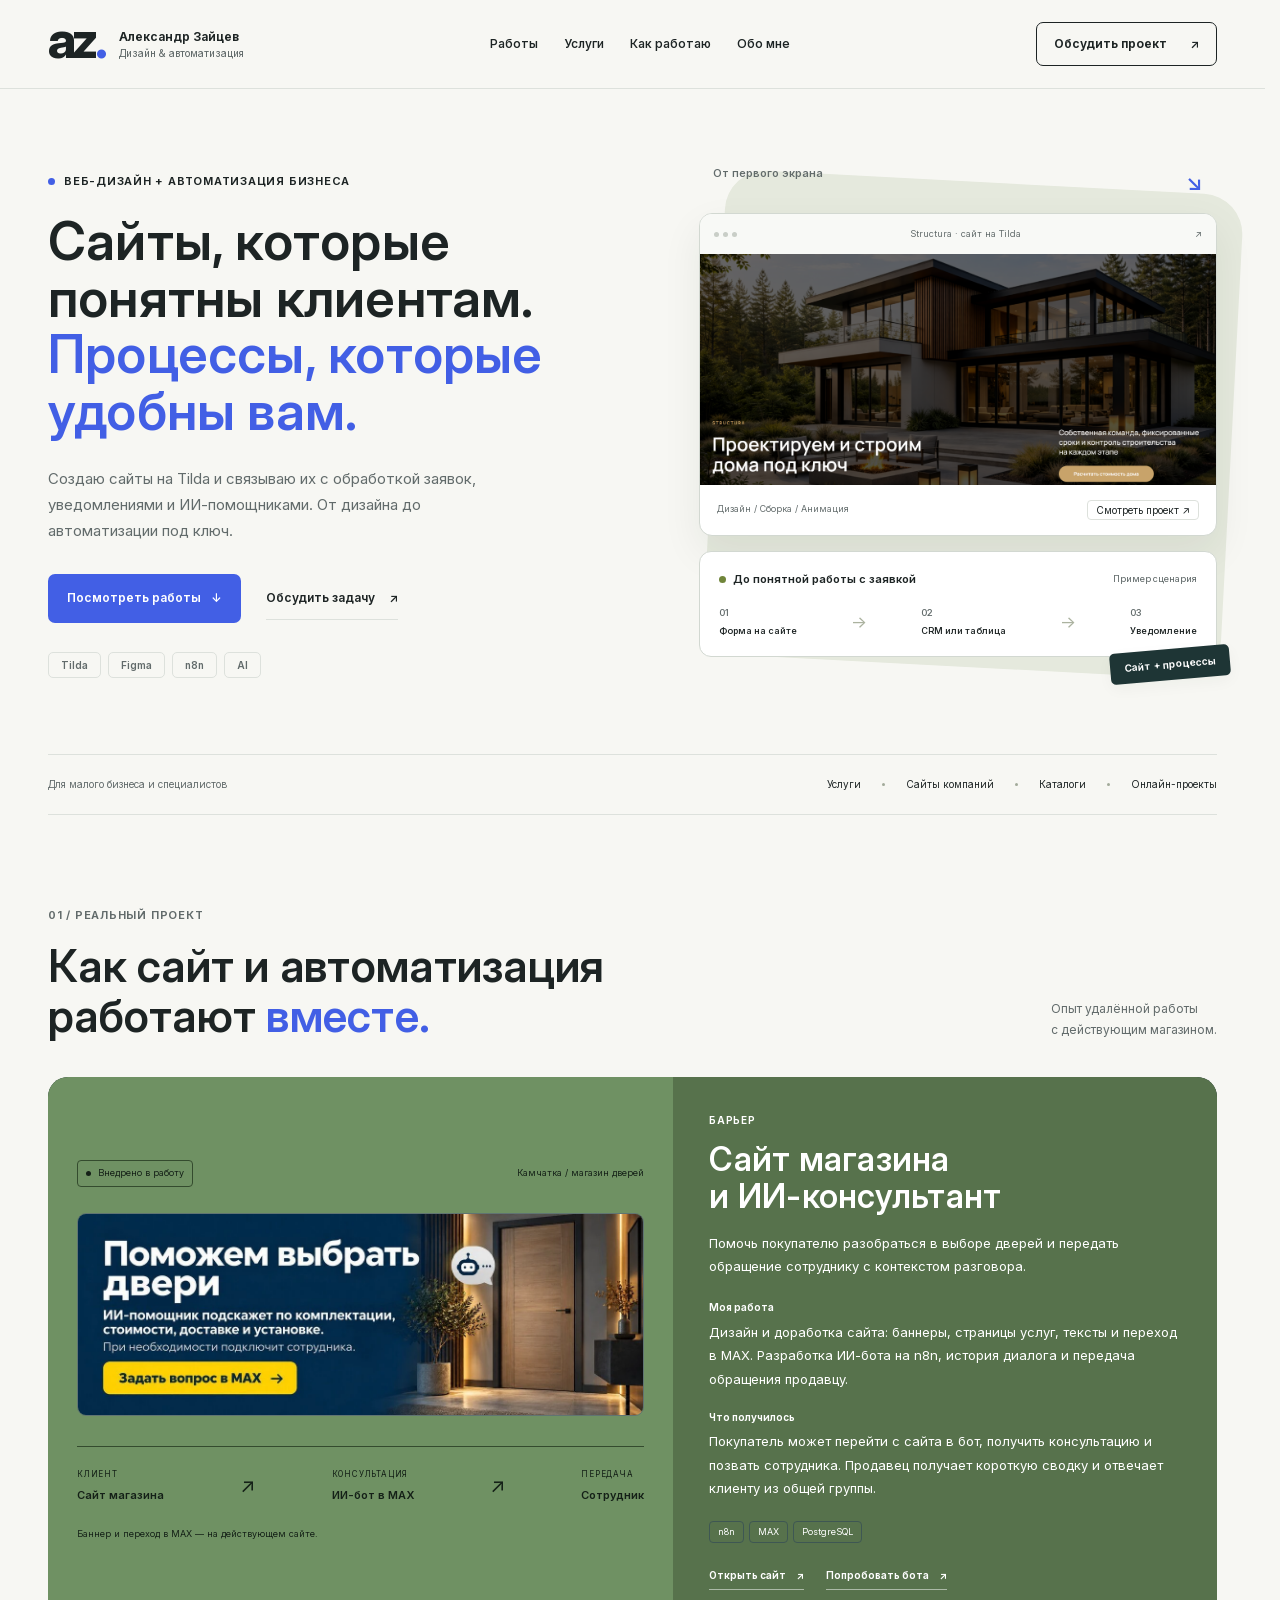
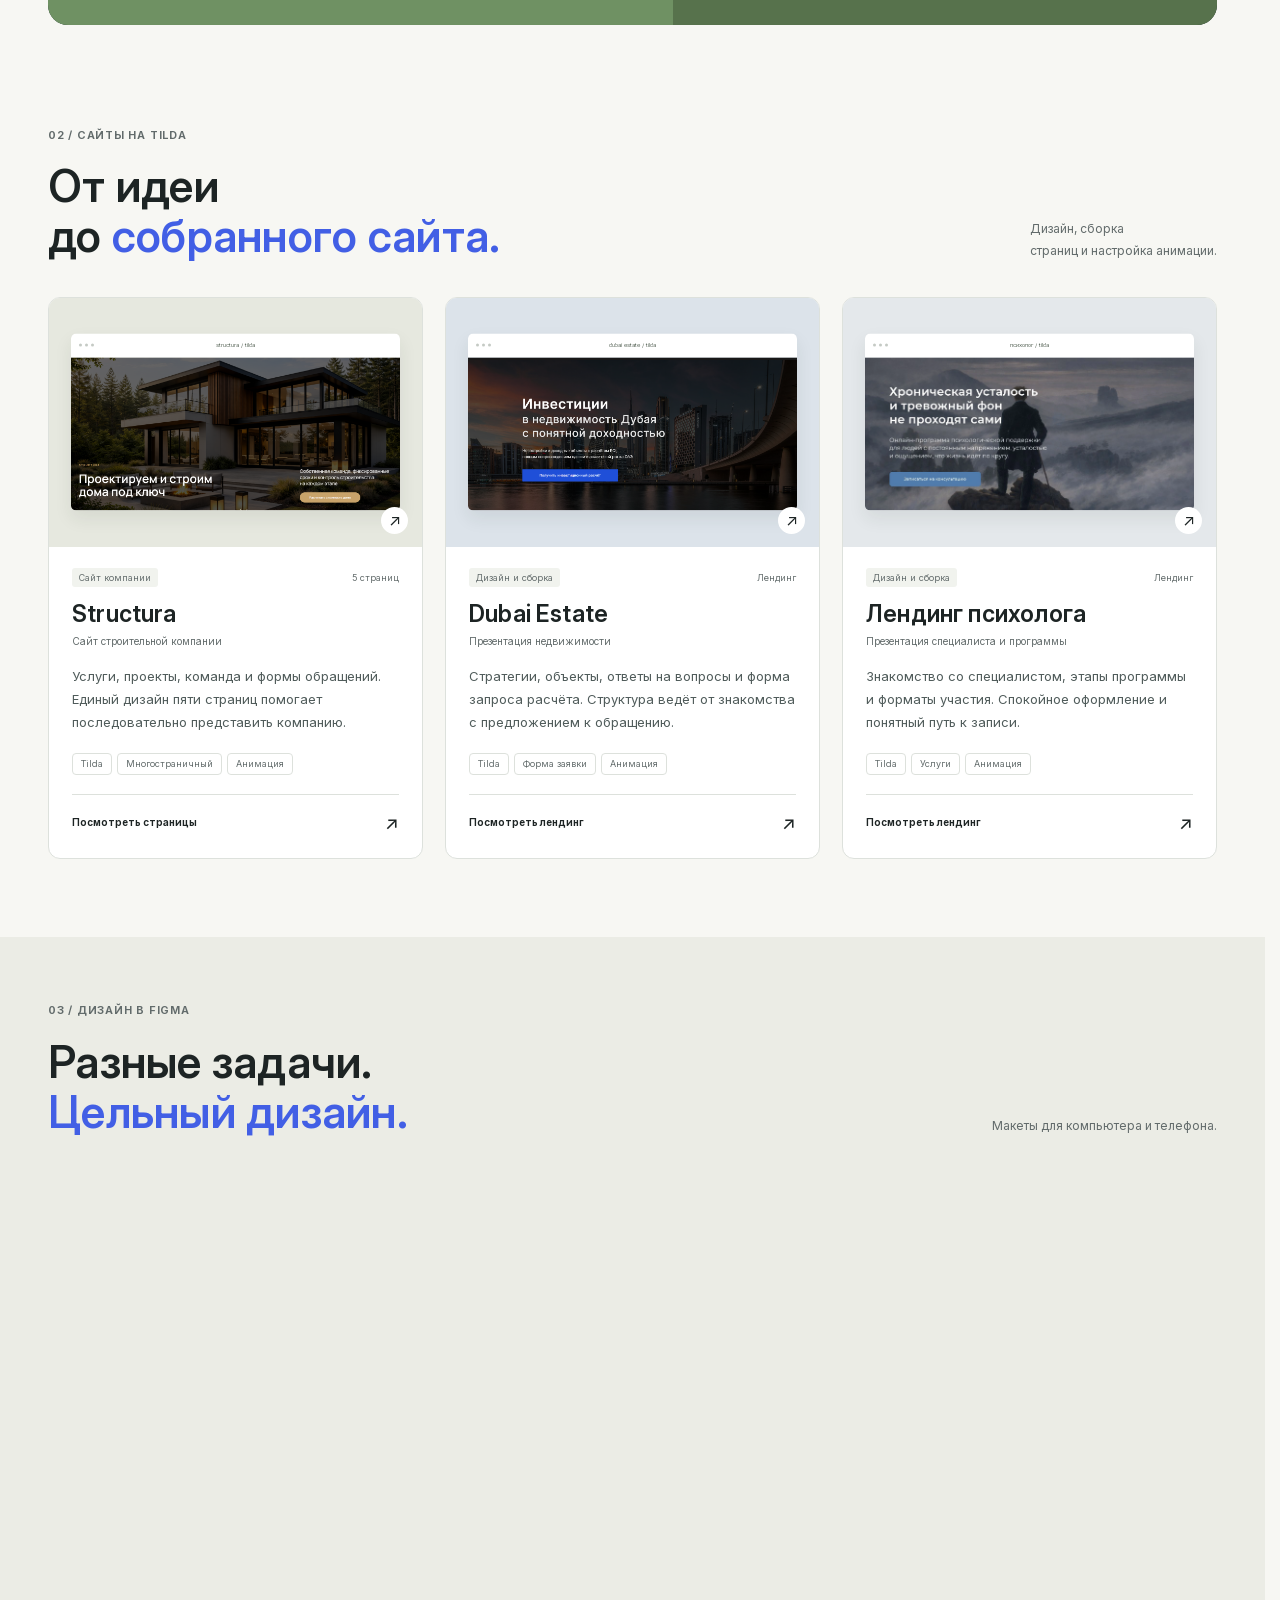
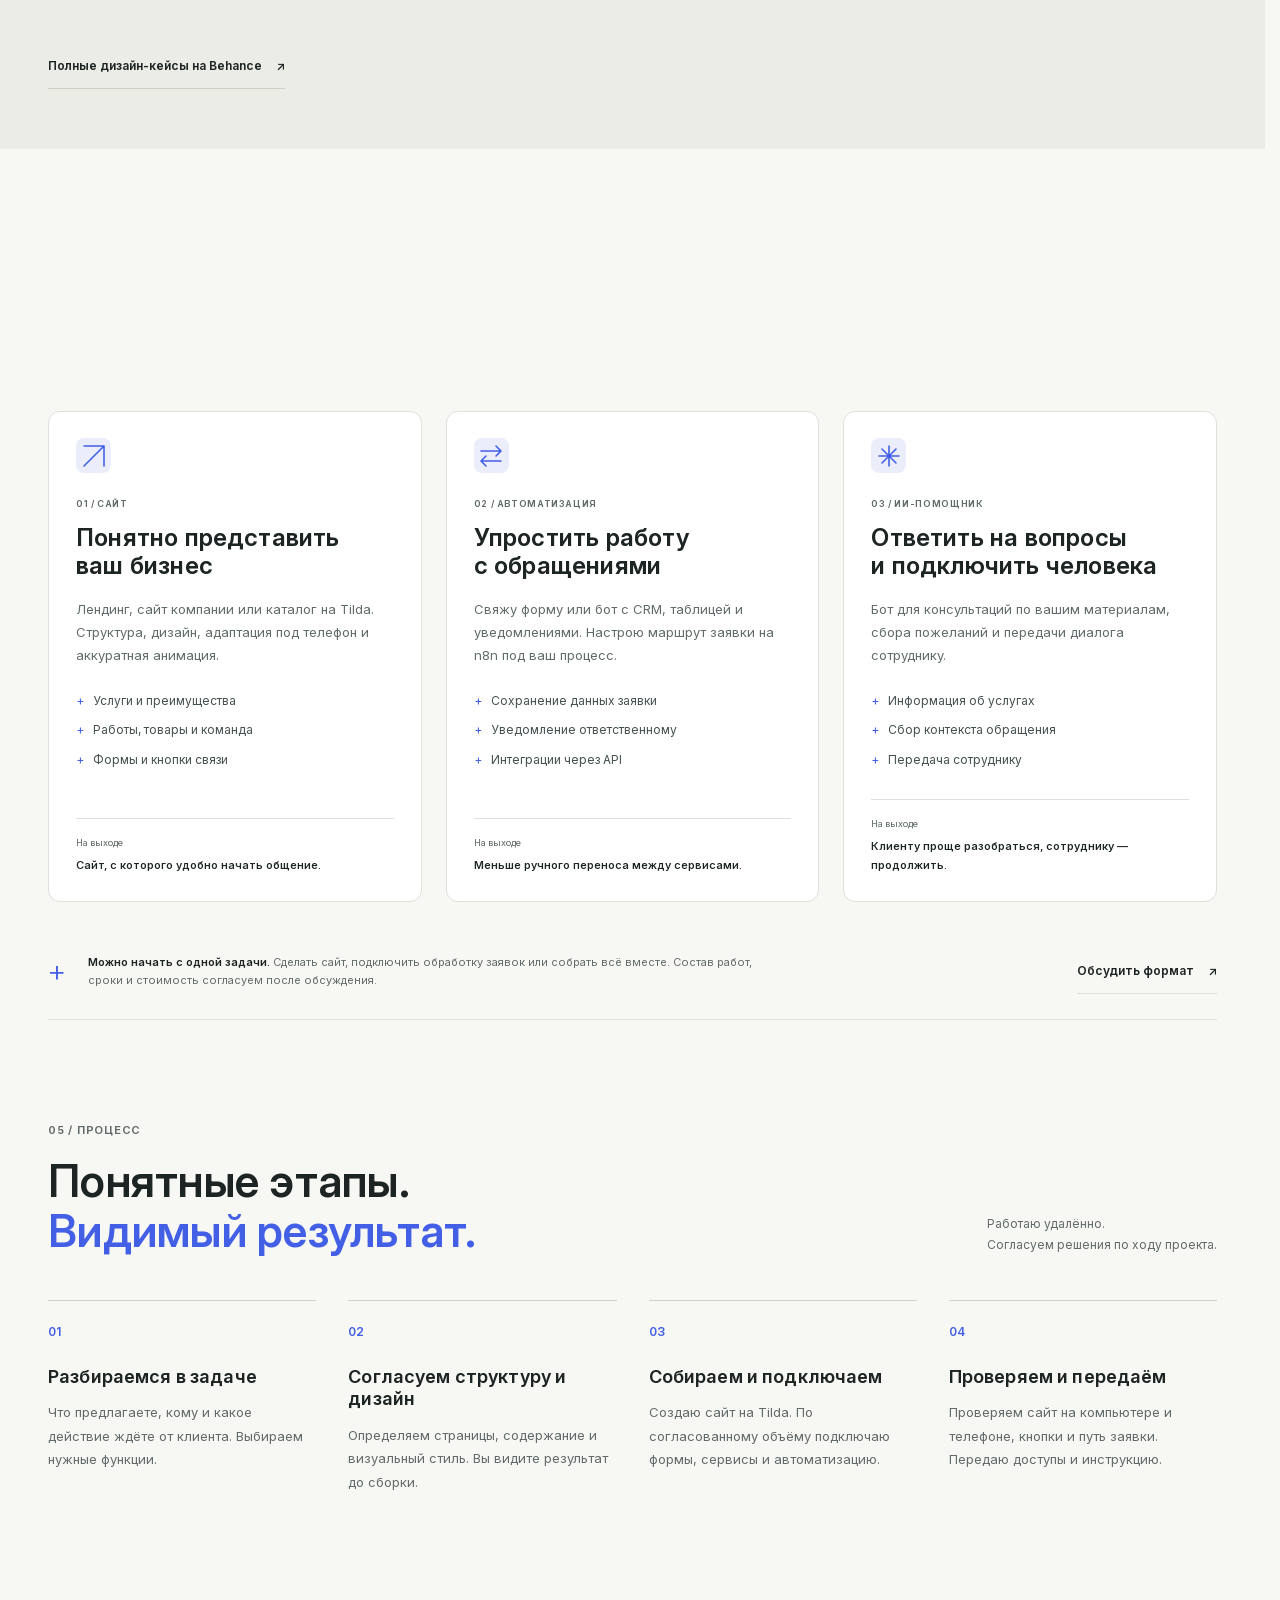
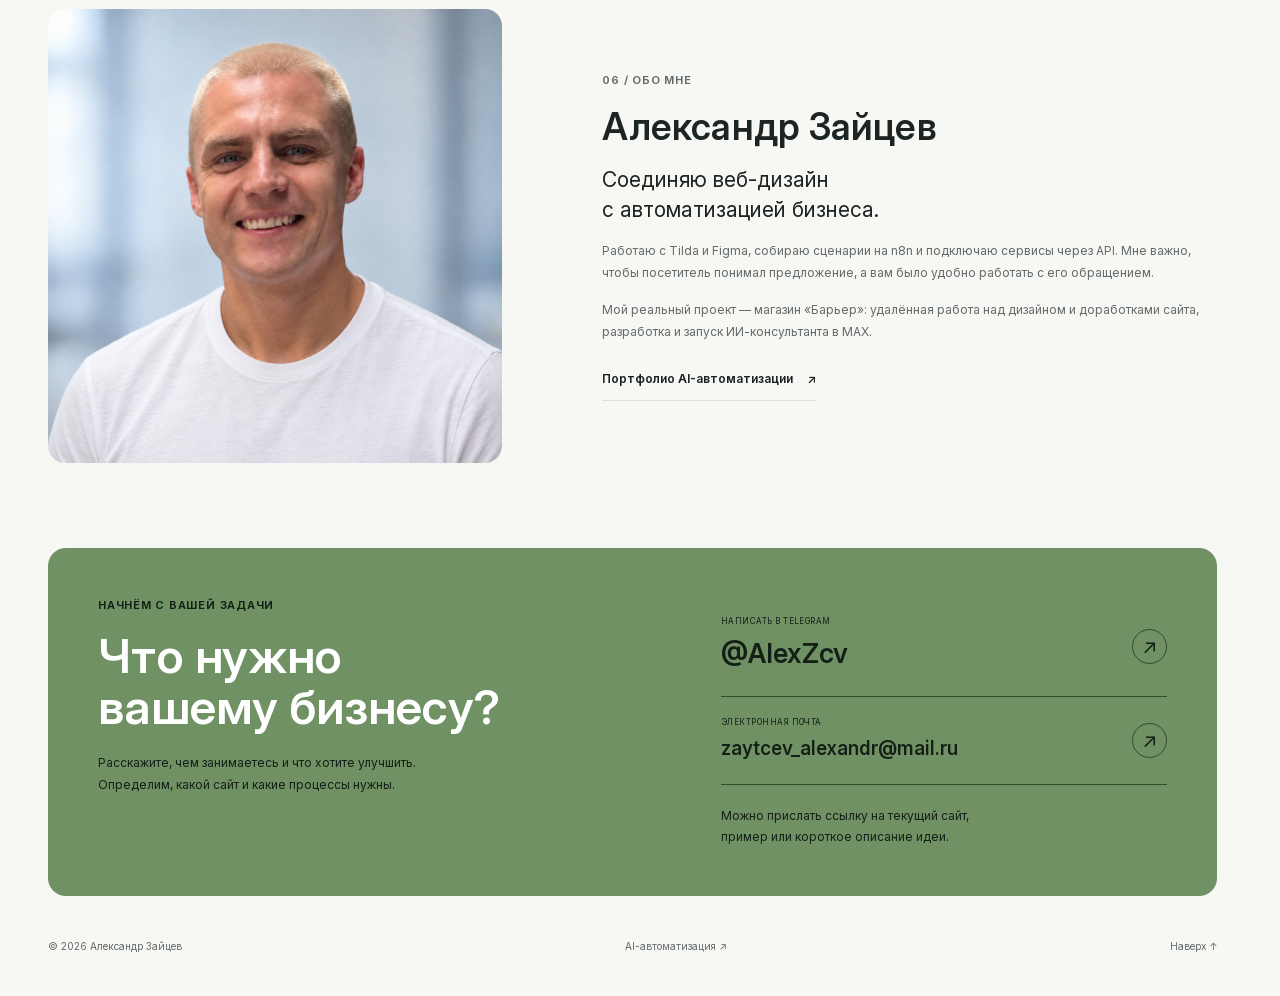
==== commit 4044d95e: "Update Barrier and contact panel green backgrounds" ====
--- a/web-design/index.html
+++ b/web-design/index.html
@@ -20,8 +20,8 @@
   <title>Сайты и автоматизация под ключ — Александр Зайцев</title>
   <link rel="icon" href="favicon.svg" type="image/svg+xml">
   <link rel="preload" href="../assets/fonts/InterVariable.woff2" as="font" type="font/woff2" crossorigin>
-  <link rel="stylesheet" href="styles.css?v=20261009-11">
-  <script src="script.js?v=20261009-8" defer></script>
+  <link rel="stylesheet" href="styles.css?v=20261012-1">
+  <script src="script.js?v=20261009-9" defer></script>
 </head>
 <body>
   <a class="skip" href="#main">Перейти к содержимому</a>
@@ -37,7 +37,7 @@
     <section class="hero container" id="top" aria-labelledby="hero-title">
       <div class="hero-copy">
         <p class="eyebrow"><span class="dot"></span> Веб-дизайн + автоматизация бизнеса</p>
-        <h1 id="hero-title">Сайты, которые<br>понятны клиентам.<br><span>Процессы, которые<br>удобны вам.</span></h1>
+        <h1 id="hero-title">Сайты, которые <br>понятны клиентам. <br><span>Процессы, которые <br>удобны вам.</span></h1>
         <p class="lead">Создаю сайты на Tilda и связываю их с обработкой заявок, уведомлениями и ИИ-помощниками. От дизайна до автоматизации под ключ.</p>
         <div class="actions"><a class="button primary" href="#work">Посмотреть работы <span aria-hidden="true">↓</span></a><a class="text-link" href="#contacts">Обсудить задачу <span aria-hidden="true">↗</span></a></div>
         <div class="hero-tools" aria-label="Инструменты"><span>Tilda</span><span>Figma</span><span>n8n</span><span>AI</span></div>
@@ -56,7 +56,7 @@
     <div class="fit-strip container"><span>Для малого бизнеса и специалистов</span><div><span>Услуги</span><i></i><span>Сайты компаний</span><i></i><span>Каталоги</span><i></i><span>Онлайн-проекты</span></div></div>
 
     <section class="section container" id="work" aria-labelledby="real-title">
-      <div class="section-heading"><div><p class="eyebrow section-index">01 / Реальный проект</p><h2 id="real-title">Как сайт и автоматизация<br>работают <em>вместе.</em></h2></div><p>Опыт удалённой работы<br>с действующим магазином.</p></div>
+      <div class="section-heading"><div><p class="eyebrow section-index">01 / Реальный проект</p><h2 id="real-title">Как сайт и автоматизация <br>работают <em>вместе.</em></h2></div><p>Опыт удалённой работы <br>с действующим магазином.</p></div>
       <article class="featured-case">
         <div class="featured-visual">
           <div class="featured-meta"><span class="case-status"><span class="dot"></span> Внедрено в работу</span><span>Камчатка / магазин дверей</span></div>
@@ -64,12 +64,12 @@
           <div class="barier-flow" aria-label="Процесс обращения покупателя"><span><small>КЛИЕНТ</small>Сайт магазина</span><span aria-hidden="true">↗</span><span><small>КОНСУЛЬТАЦИЯ</small>ИИ-бот в MAX</span><span aria-hidden="true">↗</span><span><small>ПЕРЕДАЧА</small>Сотрудник</span></div>
           <p class="featured-note">Баннер и переход в MAX — на действующем сайте.</p>
         </div>
-        <div class="featured-copy"><p class="eyebrow">Барьер</p><h3>Сайт магазина<br>и ИИ-консультант</h3><p class="case-intro">Помочь покупателю разобраться в выборе дверей и передать обращение сотруднику с контекстом разговора.</p><dl class="case-facts"><div><dt>Моя работа</dt><dd>Дизайн и доработка сайта: баннеры, страницы услуг, тексты и переход в MAX. Разработка ИИ-бота на n8n, история диалога и передача обращения продавцу.</dd></div><div><dt>Что получилось</dt><dd>Покупатель может перейти с сайта в бот, получить консультацию и позвать сотрудника. Продавец получает короткую сводку и отвечает клиенту из общей группы.</dd></div></dl><div class="tags tags-dark"><span>n8n</span><span>MAX</span><span>PostgreSQL</span></div><div class="featured-links"><a href="https://barierpk41.ru/" target="_blank" rel="noopener noreferrer">Открыть сайт <span aria-hidden="true">↗</span></a><a href="https://max.ru/id410500134909_bot" target="_blank" rel="noopener noreferrer">Попробовать бота <span aria-hidden="true">↗</span></a></div></div>
+        <div class="featured-copy"><p class="eyebrow">Барьер</p><h3>Сайт магазина <br>и ИИ-консультант</h3><p class="case-intro">Помочь покупателю разобраться в выборе дверей и передать обращение сотруднику с контекстом разговора.</p><dl class="case-facts"><div><dt>Моя работа</dt><dd>Дизайн и доработка сайта: баннеры, страницы услуг, тексты и переход в MAX. Разработка ИИ-бота на n8n, история диалога и передача обращения продавцу.</dd></div><div><dt>Что получилось</dt><dd>Покупатель может перейти с сайта в бот, получить консультацию и позвать сотрудника. Продавец получает короткую сводку и отвечает клиенту из общей группы.</dd></div></dl><div class="tags tags-dark"><span>n8n</span><span>MAX</span><span>PostgreSQL</span></div><div class="featured-links"><a href="https://barierpk41.ru/" target="_blank" rel="noopener noreferrer">Открыть сайт <span aria-hidden="true">↗</span></a><a href="https://max.ru/id410500134909_bot" target="_blank" rel="noopener noreferrer">Попробовать бота <span aria-hidden="true">↗</span></a></div></div>
       </article>
     </section>
 
     <section class="section container" aria-labelledby="tilda-title">
-      <div class="section-heading"><div><p class="eyebrow section-index">02 / Сайты на Tilda</p><h2 id="tilda-title">От идеи<br>до <em>собранного сайта.</em></h2></div><p>Дизайн, сборка<br>страниц и настройка анимации.</p></div>
+      <div class="section-heading"><div><p class="eyebrow section-index">02 / Сайты на Tilda</p><h2 id="tilda-title">От идеи <br>до <em>собранного сайта.</em></h2></div><p>Дизайн, сборка <br>страниц и настройка анимации.</p></div>
       <div class="tilda-grid">
         <article class="project-card"><button class="cover cover-structura" data-project="structura" aria-label="Посмотреть страницы сайта Structura"><span class="tilda-preview"><span class="card-browser" aria-hidden="true"><i></i><i></i><i></i><span>structura / tilda</span></span><span class="tilda-image"><img src="assets/structura-cover-framed.png?v=20261009-8" width="2520" height="1200" alt="Сайт строительной компании Structura" loading="lazy"></span></span><span class="cover-open" aria-hidden="true">↗</span></button><div class="card-body"><div class="card-label"><span>Сайт компании</span><span>5 страниц</span></div><h3>Structura</h3><p class="card-subtitle">Сайт строительной компании</p><p class="card-description">Услуги, проекты, команда и формы обращений. Единый дизайн пяти страниц помогает последовательно представить компанию.</p><div class="tags"><span>Tilda</span><span>Многостраничный</span><span>Анимация</span></div><button class="card-action" data-project="structura">Посмотреть страницы <span aria-hidden="true">↗</span></button></div></article>
         <article class="project-card"><button class="cover cover-dubai" data-project="dubai" aria-label="Посмотреть лендинг Dubai Estate"><span class="tilda-preview"><span class="card-browser" aria-hidden="true"><i></i><i></i><i></i><span>dubai estate / tilda</span></span><span class="tilda-image"><img src="assets/dubai-cover-original.png?v=20261009-8" width="2598" height="1271" alt="Лендинг недвижимости Dubai Estate" loading="lazy"></span></span><span class="cover-open" aria-hidden="true">↗</span></button><div class="card-body"><div class="card-label"><span>Дизайн и сборка</span><span>Лендинг</span></div><h3>Dubai Estate</h3><p class="card-subtitle">Презентация недвижимости</p><p class="card-description">Стратегии, объекты, ответы на вопросы и форма запроса расчёта. Структура ведёт от знакомства с предложением к обращению.</p><div class="tags"><span>Tilda</span><span>Форма заявки</span><span>Анимация</span></div><button class="card-action" data-project="dubai">Посмотреть лендинг <span aria-hidden="true">↗</span></button></div></article>
@@ -78,7 +78,7 @@
     </section>
 
     <section class="section design-section" aria-labelledby="design-title"><div class="container">
-      <div class="section-heading"><div><p class="eyebrow section-index">03 / Дизайн в Figma</p><h2 id="design-title">Разные задачи.<br><em>Цельный дизайн.</em></h2></div><p>Макеты для компьютера и телефона.</p></div>
+      <div class="section-heading"><div><p class="eyebrow section-index">03 / Дизайн в Figma</p><h2 id="design-title">Разные задачи. <br><em>Цельный дизайн.</em></h2></div><p>Макеты для компьютера и телефона.</p></div>
       <div class="design-grid">
         <article class="design-card"><button class="design-cover snow" data-project="snow" aria-label="Посмотреть макеты Wow Snow Shop"><span class="design-preview"><img src="assets/snow-home.webp?v=20261009-8" width="1440" height="4801" alt="Макет главной страницы интернет-магазина сноубордической экипировки Wow Snow" loading="lazy"></span><span class="snow-preview-photo" aria-hidden="true"><img src="assets/snow-preview-photo.png?v=20261009-10" width="648" height="743" alt="" loading="lazy"></span><span class="cover-open" aria-hidden="true">↗</span></button><div class="design-card-copy"><p class="card-label">Figma / Дизайн-концепт</p><h3>Wow Snow Shop</h3><p>Каталог, карточка товара, корзина и оформление заказа.</p><button class="card-action" data-project="snow">Посмотреть макеты <span aria-hidden="true">↗</span></button></div></article>
         <article class="design-card"><button class="design-cover cooking" data-project="cooking" aria-label="Посмотреть макеты кулинарного курса"><span class="design-preview"><img src="assets/cooking-home.webp?v=20261009-8" width="1440" height="2787" alt="Дизайн лендинга кулинарного курса Супы мира" loading="lazy"></span><span class="cover-open" aria-hidden="true">↗</span></button><div class="design-card-copy"><p class="card-label">Figma / Дизайн-концепт</p><h3>Супы мира</h3><p>Программа, автор, стоимость и запись на обучение.</p><button class="card-action" data-project="cooking">Посмотреть макеты <span aria-hidden="true">↗</span></button></div></article>
@@ -87,20 +87,20 @@
     </div></section>
 
     <section class="section container" id="services" aria-labelledby="services-title">
-      <div class="section-heading"><div><p class="eyebrow section-index">04 / Чем могу помочь</p><h2 id="services-title">Сайт привлекает внимание.<br><em>Автоматизация помогает действовать.</em></h2></div></div>
+      <div class="section-heading"><div><p class="eyebrow section-index">04 / Чем могу помочь</p><h2 id="services-title">Сайт привлекает внимание. <br><em>Автоматизация помогает действовать.</em></h2></div></div>
       <div class="services-grid">
-        <article class="service"><span class="service-icon" aria-hidden="true"><svg viewBox="0 0 24 24" fill="none" stroke="currentColor" stroke-width="1.6" stroke-linecap="round" stroke-linejoin="round" focusable="false"><path d="M2 22 22 2M2 2h20v20"/></svg></span><p class="eyebrow">01 / Сайт</p><h3>Понятно представить<br>ваш бизнес</h3><p>Лендинг, сайт компании или каталог на Tilda. Структура, дизайн, адаптация под телефон и аккуратная анимация.</p><ul><li>Услуги и преимущества</li><li>Работы, товары и команда</li><li>Формы и кнопки связи</li></ul><div class="service-result"><span>На выходе</span>Сайт, с которого удобно начать общение.</div></article>
-        <article class="service"><span class="service-icon" aria-hidden="true"><svg viewBox="0 0 24 24" fill="none" stroke="currentColor" stroke-width="1.6" stroke-linecap="round" stroke-linejoin="round" focusable="false"><path d="M2 7h20m-5-5 5 5-5 5M22 17H2m5-5-5 5 5 5"/></svg></span><p class="eyebrow">02 / Автоматизация</p><h3>Упростить работу<br>с обращениями</h3><p>Свяжу форму или бот с CRM, таблицей и уведомлениями. Настрою маршрут заявки на n8n под ваш процесс.</p><ul><li>Сохранение данных заявки</li><li>Уведомление ответственному</li><li>Интеграции через API</li></ul><div class="service-result"><span>На выходе</span>Меньше ручного переноса между сервисами.</div></article>
-        <article class="service"><span class="service-icon" aria-hidden="true"><svg viewBox="0 0 24 24" fill="none" stroke="currentColor" stroke-width="1.6" stroke-linecap="round" stroke-linejoin="round" focusable="false"><path d="M12 2v20M2 12h20M5 5l14 14M19 5 5 19"/></svg></span><p class="eyebrow">03 / ИИ-помощник</p><h3>Ответить на вопросы<br>и подключить человека</h3><p>Бот для консультаций по вашим материалам, сбора пожеланий и передачи диалога сотруднику.</p><ul><li>Информация об услугах</li><li>Сбор контекста обращения</li><li>Передача сотруднику</li></ul><div class="service-result"><span>На выходе</span>Клиенту проще разобраться, сотруднику — продолжить.</div></article>
+        <article class="service"><span class="service-icon" aria-hidden="true"><svg viewBox="0 0 24 24" fill="none" stroke="currentColor" stroke-width="1.6" stroke-linecap="round" stroke-linejoin="round" focusable="false"><path d="M2 22 22 2M2 2h20v20"/></svg></span><p class="eyebrow">01 / Сайт</p><h3>Понятно представить <br>ваш бизнес</h3><p>Лендинг, сайт компании или каталог на Tilda. Структура, дизайн, адаптация под телефон и аккуратная анимация.</p><ul><li>Услуги и преимущества</li><li>Работы, товары и команда</li><li>Формы и кнопки связи</li></ul><div class="service-result"><span>На выходе</span>Сайт, с которого удобно начать общение.</div></article>
+        <article class="service"><span class="service-icon" aria-hidden="true"><svg viewBox="0 0 24 24" fill="none" stroke="currentColor" stroke-width="1.6" stroke-linecap="round" stroke-linejoin="round" focusable="false"><path d="M2 7h20m-5-5 5 5-5 5M22 17H2m5-5-5 5 5 5"/></svg></span><p class="eyebrow">02 / Автоматизация</p><h3>Упростить работу <br>с обращениями</h3><p>Свяжу форму или бот с CRM, таблицей и уведомлениями. Настрою маршрут заявки на n8n под ваш процесс.</p><ul><li>Сохранение данных заявки</li><li>Уведомление ответственному</li><li>Интеграции через API</li></ul><div class="service-result"><span>На выходе</span>Меньше ручного переноса между сервисами.</div></article>
+        <article class="service"><span class="service-icon" aria-hidden="true"><svg viewBox="0 0 24 24" fill="none" stroke="currentColor" stroke-width="1.6" stroke-linecap="round" stroke-linejoin="round" focusable="false"><path d="M12 2v20M2 12h20M5 5l14 14M19 5 5 19"/></svg></span><p class="eyebrow">03 / ИИ-помощник</p><h3>Ответить на вопросы <br>и подключить человека</h3><p>Бот для консультаций по вашим материалам, сбора пожеланий и передачи диалога сотруднику.</p><ul><li>Информация об услугах</li><li>Сбор контекста обращения</li><li>Передача сотруднику</li></ul><div class="service-result"><span>На выходе</span>Клиенту проще разобраться, сотруднику — продолжить.</div></article>
       </div>
       <div class="scope-note"><span class="scope-symbol" aria-hidden="true">+</span><p><strong>Можно начать с одной задачи.</strong> Сделать сайт, подключить обработку заявок или собрать всё вместе. Состав работ, сроки и стоимость согласуем после обсуждения.</p><a class="text-link" href="#contacts">Обсудить формат <span aria-hidden="true">↗</span></a></div>
     </section>
 
-    <section class="section process-section" id="process" aria-labelledby="process-title"><div class="container"><div class="section-heading"><div><p class="eyebrow section-index">05 / Процесс</p><h2 id="process-title">Понятные этапы.<br><em>Видимый результат.</em></h2></div><p>Работаю удалённо.<br>Согласуем решения по ходу проекта.</p></div><ol class="steps"><li><span>01</span><div><h3>Разбираемся в задаче</h3><p>Что предлагаете, кому и какое действие ждёте от клиента. Выбираем нужные функции.</p></div></li><li><span>02</span><div><h3>Согласуем структуру и дизайн</h3><p>Определяем страницы, содержание и визуальный стиль. Вы видите результат до сборки.</p></div></li><li><span>03</span><div><h3>Собираем и подключаем</h3><p>Создаю сайт на Tilda. По согласованному объёму подключаю формы, сервисы и автоматизацию.</p></div></li><li><span>04</span><div><h3>Проверяем и передаём</h3><p>Проверяем сайт на компьютере и телефоне, кнопки и путь заявки. Передаю доступы и инструкцию.</p></div></li></ol></div></section>
+    <section class="section process-section" id="process" aria-labelledby="process-title"><div class="container"><div class="section-heading"><div><p class="eyebrow section-index">05 / Процесс</p><h2 id="process-title">Понятные этапы. <br><em>Видимый результат.</em></h2></div><p>Работаю удалённо. <br>Согласуем решения по ходу проекта.</p></div><ol class="steps"><li><span>01</span><div><h3>Разбираемся в задаче</h3><p>Что предлагаете, кому и какое действие ждёте от клиента. Выбираем нужные функции.</p></div></li><li><span>02</span><div><h3>Согласуем структуру и дизайн</h3><p>Определяем страницы, содержание и визуальный стиль. Вы видите результат до сборки.</p></div></li><li><span>03</span><div><h3>Собираем и подключаем</h3><p>Создаю сайт на Tilda. По согласованному объёму подключаю формы, сервисы и автоматизацию.</p></div></li><li><span>04</span><div><h3>Проверяем и передаём</h3><p>Проверяем сайт на компьютере и телефоне, кнопки и путь заявки. Передаю доступы и инструкцию.</p></div></li></ol></div></section>
 
-    <section class="section container about-section" id="about" aria-labelledby="about-title"><figure class="about-photo"><img src="assets/a63dd366-123a-43a9-a57d-b82490d7c358.png" width="1254" height="1254" alt="Александр Зайцев" loading="lazy" decoding="async"></figure><div class="about-copy"><p class="eyebrow section-index">06 / Обо мне</p><h2 id="about-title">Александр Зайцев</h2><p class="about-lead">Соединяю веб-дизайн<br>с автоматизацией бизнеса.</p><p>Работаю с Tilda и Figma, собираю сценарии на n8n и подключаю сервисы через API. Мне важно, чтобы посетитель понимал предложение, а вам было удобно работать с его обращением.</p><p>Мой реальный проект — магазин «Барьер»: удалённая работа над дизайном и доработками сайта, разработка и запуск ИИ-консультанта в MAX.</p><a class="text-link" href="../">Портфолио AI-автоматизации <span aria-hidden="true">↗</span></a></div></section>
+    <section class="section container about-section" id="about" aria-labelledby="about-title"><figure class="about-photo"><img src="assets/a63dd366-123a-43a9-a57d-b82490d7c358.png" width="1254" height="1254" alt="Александр Зайцев" loading="lazy" decoding="async"></figure><div class="about-copy"><p class="eyebrow section-index">06 / Обо мне</p><h2 id="about-title">Александр Зайцев</h2><p class="about-lead">Соединяю веб-дизайн <br>с автоматизацией бизнеса.</p><p>Работаю с Tilda и Figma, собираю сценарии на n8n и подключаю сервисы через API. Мне важно, чтобы посетитель понимал предложение, а вам было удобно работать с его обращением.</p><p>Мой реальный проект — магазин «Барьер»: удалённая работа над дизайном и доработками сайта, разработка и запуск ИИ-консультанта в MAX.</p><a class="text-link" href="../">Портфолио AI-автоматизации <span aria-hidden="true">↗</span></a></div></section>
 
-    <section class="container contact-section" id="contacts" aria-labelledby="contact-title"><div><p class="eyebrow">Начнём с вашей задачи</p><h2 id="contact-title">Что нужно<br><em>вашему бизнесу?</em></h2><p>Расскажите, чем занимаетесь и что хотите улучшить.<br> Определим, какой сайт и какие процессы нужны.</p></div><div class="contact-options"><a class="contact-item" href="https://t.me/AlexZcv" target="_blank" rel="noopener noreferrer"><span><small>НАПИСАТЬ В TELEGRAM</small><strong>@AlexZcv</strong></span><span class="contact-arrow" aria-hidden="true">↗</span></a><a class="contact-item" href="mailto:zaytcev_alexandr@mail.ru"><span><small>ЭЛЕКТРОННАЯ ПОЧТА</small><strong>zaytcev_alexandr@mail.ru</strong></span><span class="contact-arrow" aria-hidden="true">↗</span></a><p class="contact-hint">Можно прислать ссылку на текущий сайт,<br>пример или короткое описание идеи.</p></div></section>
+    <section class="container contact-section" id="contacts" aria-labelledby="contact-title"><div><p class="eyebrow">Начнём с вашей задачи</p><h2 id="contact-title">Что нужно <br><em>вашему бизнесу?</em></h2><p>Расскажите, чем занимаетесь и что хотите улучшить. <br> Определим, какой сайт и какие процессы нужны.</p></div><div class="contact-options"><a class="contact-item" href="https://t.me/AlexZcv" target="_blank" rel="noopener noreferrer"><span><small>НАПИСАТЬ В TELEGRAM</small><strong>@AlexZcv</strong></span><span class="contact-arrow" aria-hidden="true">↗</span></a><a class="contact-item" href="mailto:zaytcev_alexandr@mail.ru"><span><small>ЭЛЕКТРОННАЯ ПОЧТА</small><strong>zaytcev_alexandr<wbr>@mail.ru</strong></span><span class="contact-arrow" aria-hidden="true">↗</span></a><p class="contact-hint">Можно прислать ссылку на текущий сайт, <br>пример или короткое описание идеи.</p></div></section>
   </main>
   <footer class="container footer"><span>© <span id="year">2026</span> Александр Зайцев</span><a href="../">AI-автоматизация ↗</a><a href="#top">Наверх ↑</a></footer>
   <dialog id="project-dialog" aria-labelledby="dialog-title"><div class="dialog-header"><div><p id="dialog-label" class="eyebrow"></p><h2 id="dialog-title"></h2></div><button class="dialog-close" aria-label="Закрыть просмотр проекта">✕</button></div><div class="dialog-body"><p id="dialog-description"></p><div id="dialog-contribution"></div><div id="dialog-links"></div><nav id="gallery-navigation" aria-label="Страницы проекта"></nav><div id="dialog-gallery"></div><button class="dialog-close-bottom" type="button">Закрыть проект <span aria-hidden="true">↑</span></button></div></dialog>
--- a/web-design/styles.css
+++ b/web-design/styles.css
@@ -82,3 +82,21 @@
 /* Match the visible logo edges to the two-line signature wherever it is shown. */
 @media(min-width:1101px){.brand-symbol{font-size:51px;transform:translateY(-5px)}}
 @media(min-width:361px) and (max-width:680px){.brand-symbol{font-size:41px;transform:translateY(-3px)}}
+
+/* Preserve word boundaries when a layout hides explicit desktop line breaks. */
+@media(max-width:850px){.service h3 br{display:none}}
+@media(min-width:681px) and (max-width:850px){.services-grid{grid-template-columns:1fr}.service{padding:25px}.service h3{font-size:25px}.service>p:not(.eyebrow){font-size:13px}.service ul{font-size:12px}.service-result{font-size:12px}}
+/* Keep the compact header action on one line beside the signature and menu. */
+@media(max-width:680px){.header-contact{white-space:nowrap;flex:none}}
+@media(min-width:361px) and (max-width:400px){.header-inner{gap:6px}.brand{gap:10px}.header-contact{padding-inline:6px;gap:6px}}
+
+/* Green backgrounds for the Barrier case and contact panel. */
+.featured-visual,.contact-section{background:#6f9163;color:#142017}
+.featured-meta,.featured-note,.barier-flow small,.barier-flow>span:nth-child(even){color:inherit}
+.case-status{border-color:#344b2e}.case-status .dot{background:#142017}.barier-flow{border-color:#344b2e}
+.featured-copy{background:#57724c}
+.featured-copy>.eyebrow,.case-intro,.case-facts dd,.featured-copy .tags>span,.featured-links>a:hover{color:#fff}
+.featured-links>a{border-color:#ffffff80}.featured-links>a:hover{text-decoration:underline}
+.contact-section h2{color:#fff}
+.contact-section>div>p:not(.eyebrow),.contact-item small,.contact-hint{color:inherit}
+.contact-item,.contact-arrow{border-color:#344b2e}
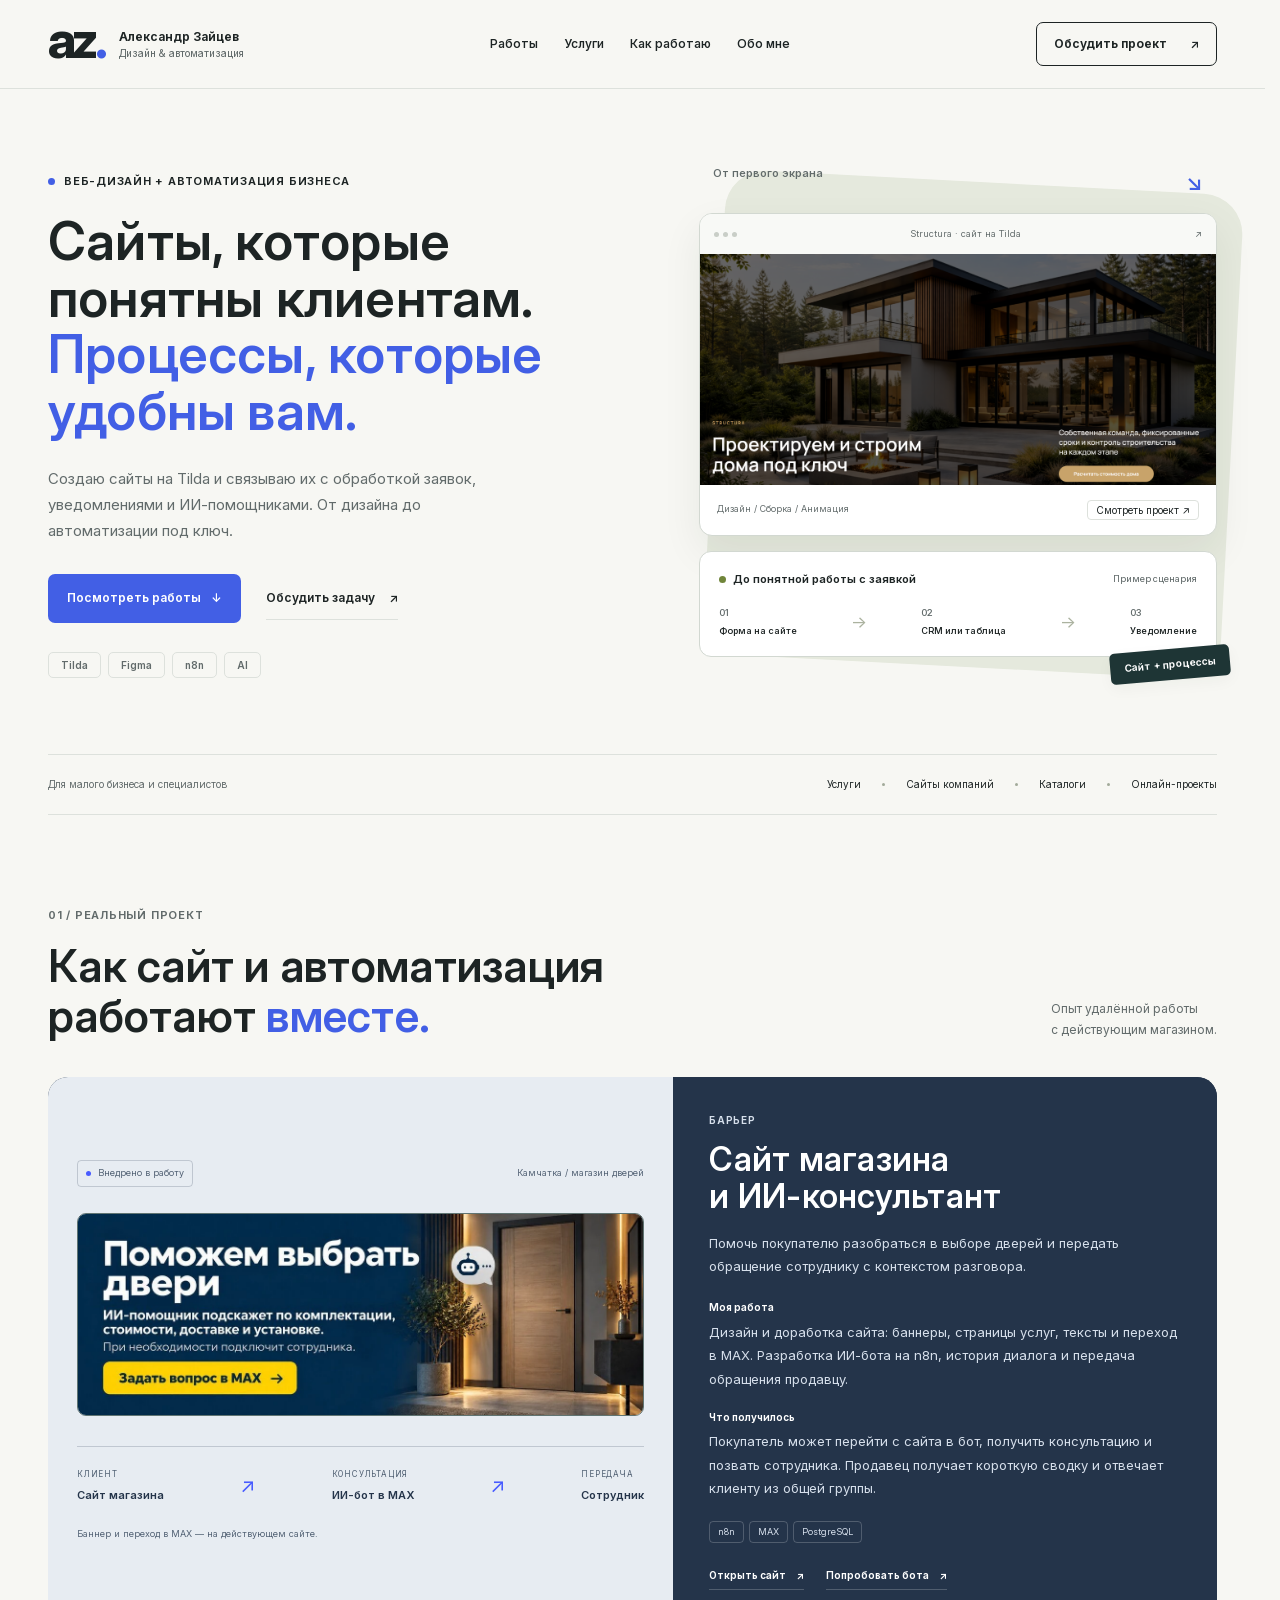
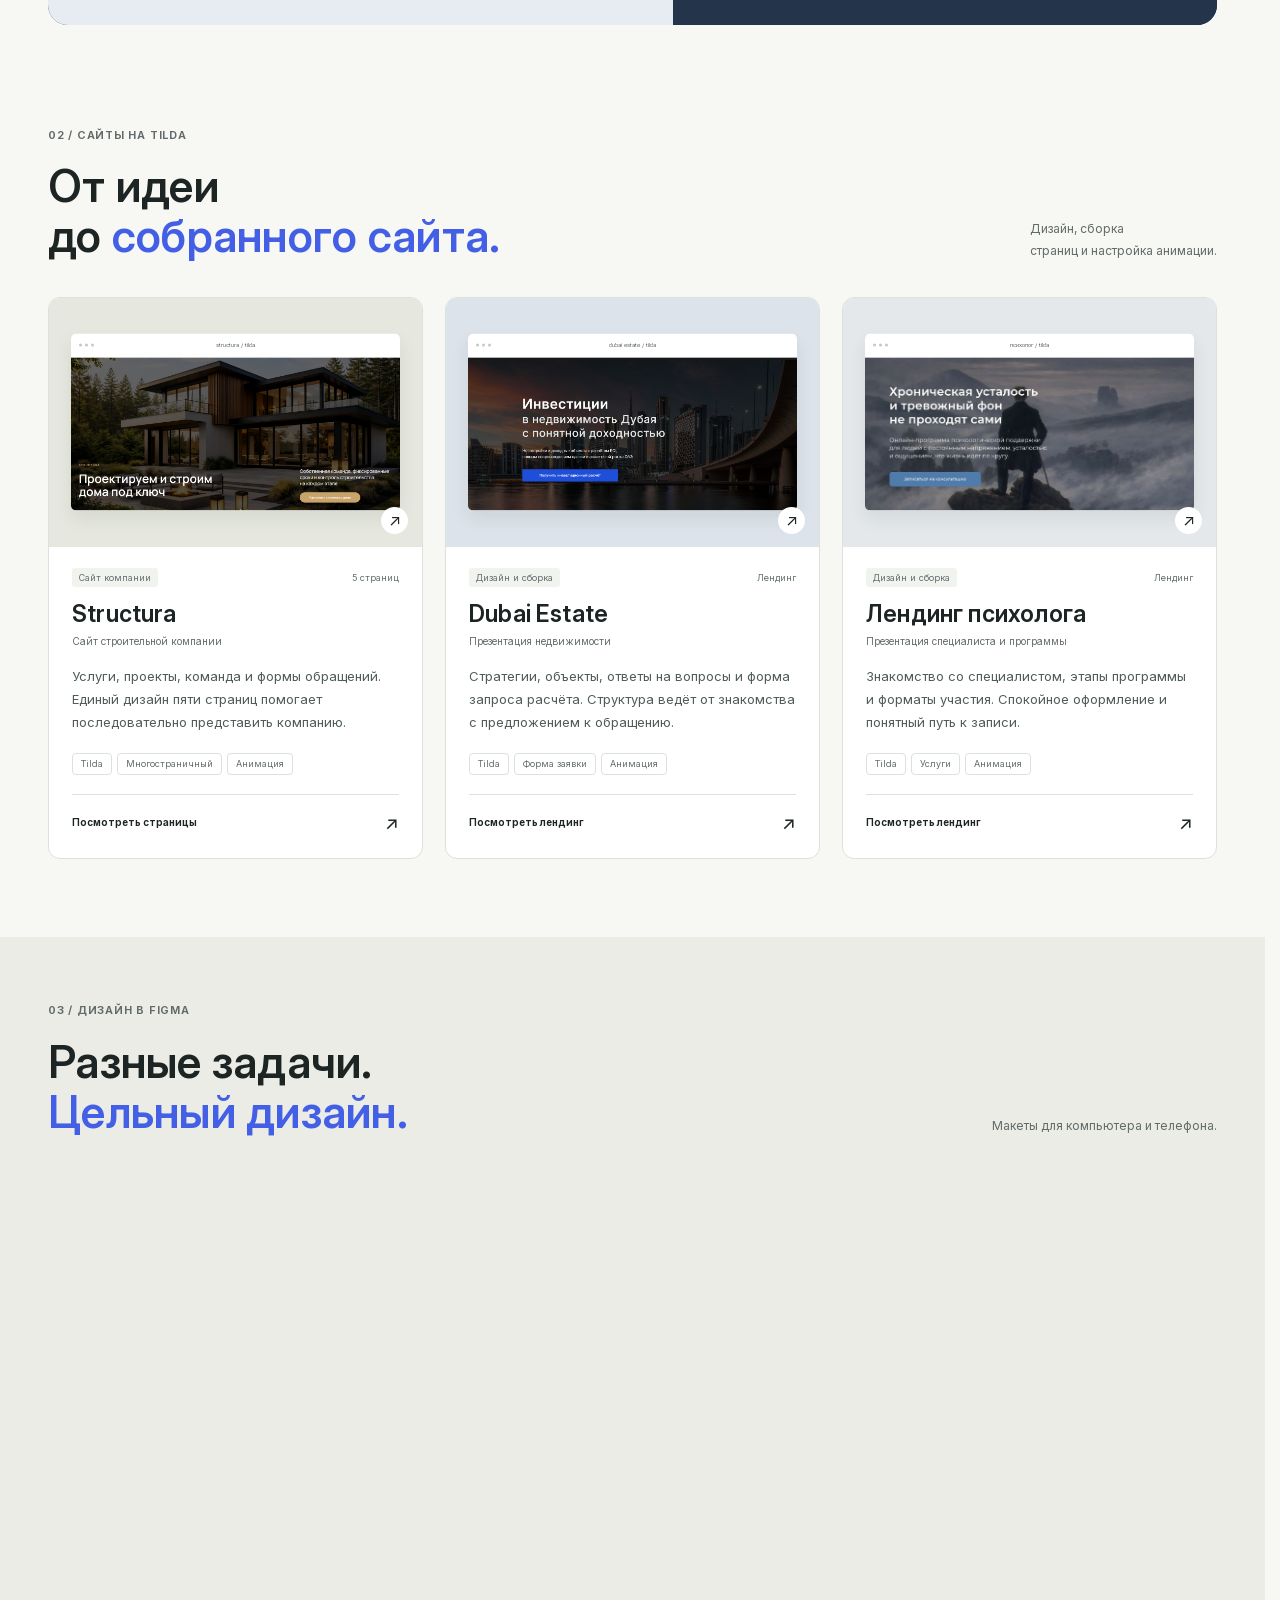
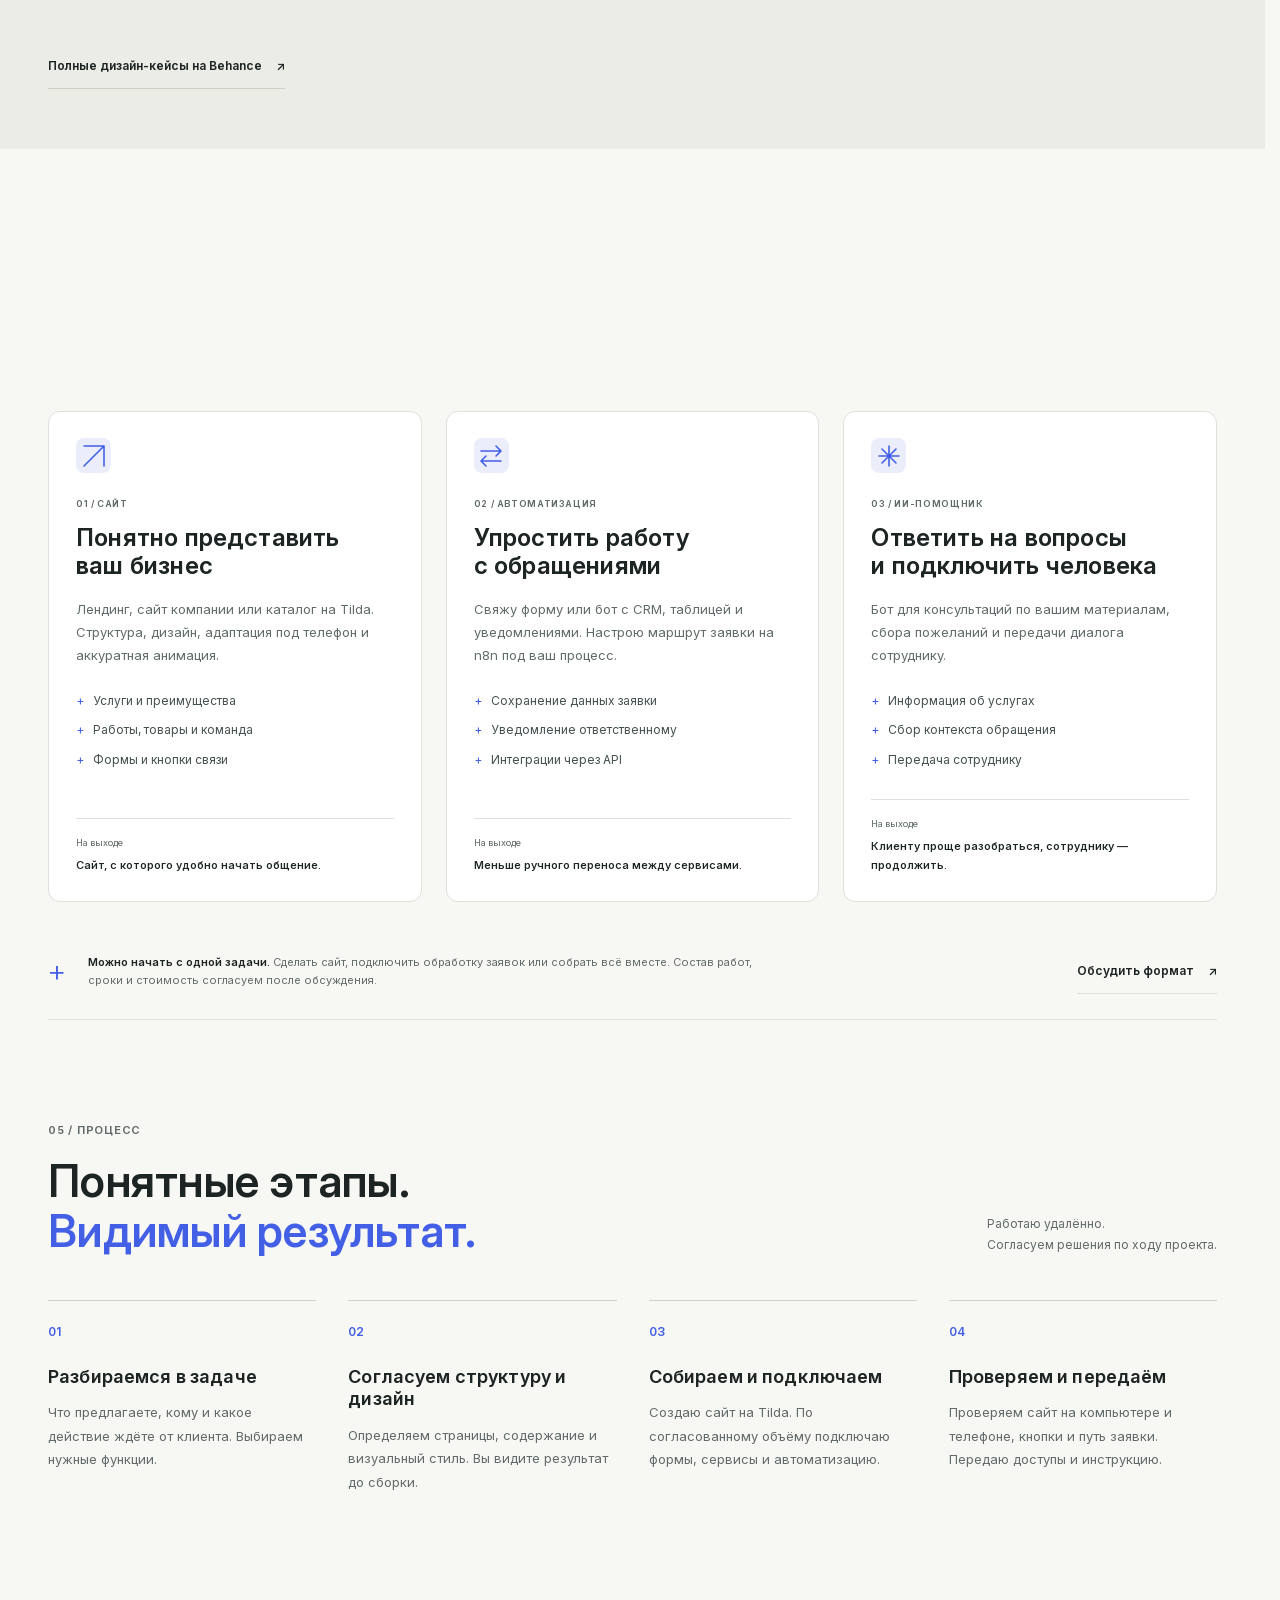
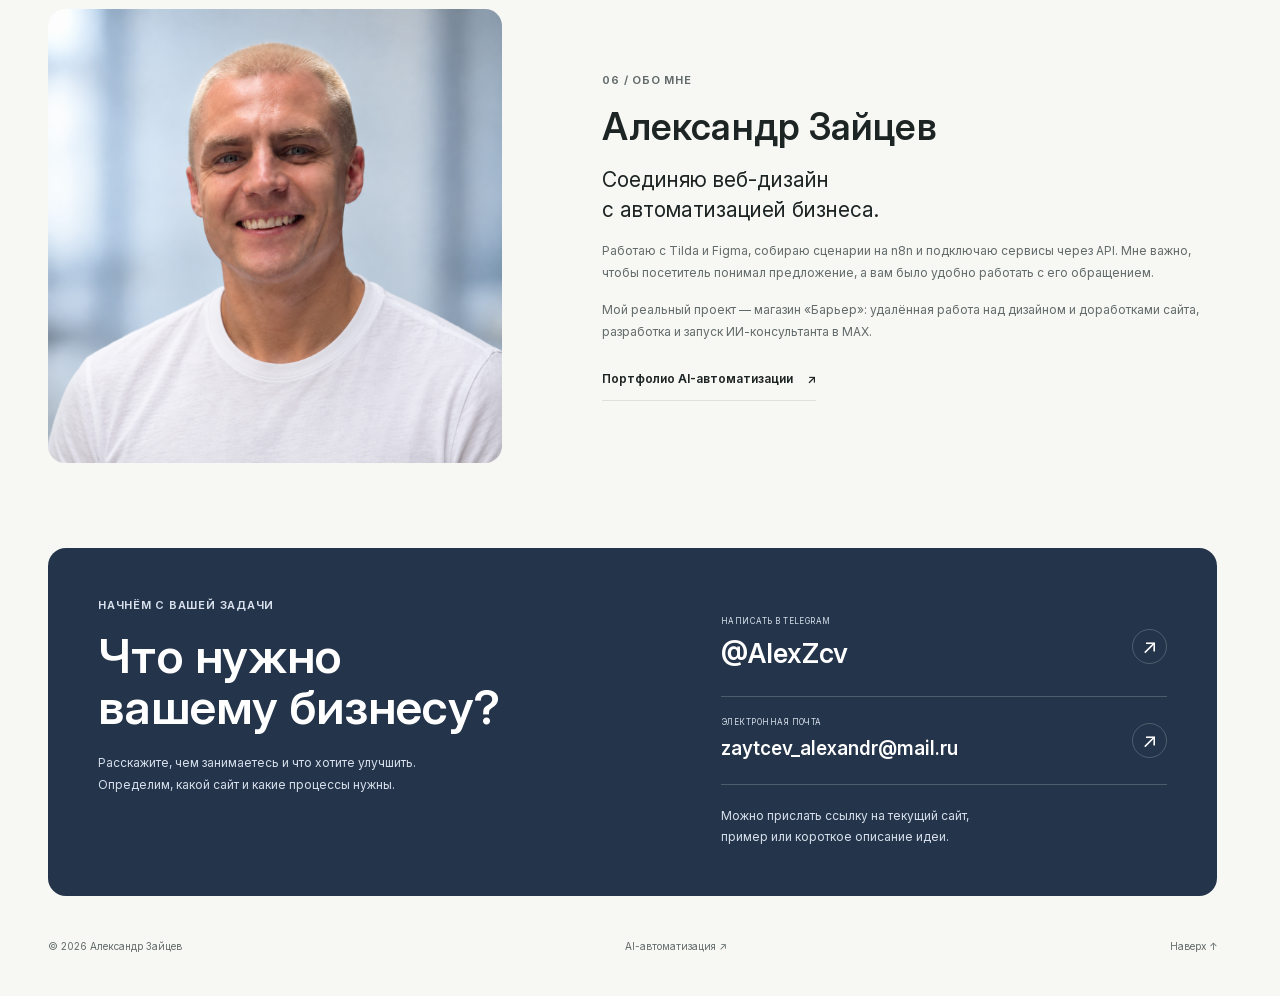
==== commit 37d212da: "Use slate palette for Barrier and contact panels" ====
--- a/web-design/index.html
+++ b/web-design/index.html
@@ -20,7 +20,7 @@
   <title>Сайты и автоматизация под ключ — Александр Зайцев</title>
   <link rel="icon" href="favicon.svg" type="image/svg+xml">
   <link rel="preload" href="../assets/fonts/InterVariable.woff2" as="font" type="font/woff2" crossorigin>
-  <link rel="stylesheet" href="styles.css?v=20261012-1">
+  <link rel="stylesheet" href="styles.css?v=20261012-2">
   <script src="script.js?v=20261009-9" defer></script>
 </head>
 <body>
--- a/web-design/styles.css
+++ b/web-design/styles.css
@@ -90,13 +90,21 @@
 @media(max-width:680px){.header-contact{white-space:nowrap;flex:none}}
 @media(min-width:361px) and (max-width:400px){.header-inner{gap:6px}.brand{gap:10px}.header-contact{padding-inline:6px;gap:6px}}
 
-/* Green backgrounds for the Barrier case and contact panel. */
-.featured-visual,.contact-section{background:#6f9163;color:#142017}
-.featured-meta,.featured-note,.barier-flow small,.barier-flow>span:nth-child(even){color:inherit}
-.case-status{border-color:#344b2e}.case-status .dot{background:#142017}.barier-flow{border-color:#344b2e}
-.featured-copy{background:#57724c}
-.featured-copy>.eyebrow,.case-intro,.case-facts dd,.featured-copy .tags>span,.featured-links>a:hover{color:#fff}
-.featured-links>a{border-color:#ffffff80}.featured-links>a:hover{text-decoration:underline}
-.contact-section h2{color:#fff}
-.contact-section>div>p:not(.eyebrow),.contact-item small,.contact-hint{color:inherit}
-.contact-item,.contact-arrow{border-color:#344b2e}
+/* Slate palette for the Barrier case and contact panel. */
+.featured-case{background:#24344a}
+.featured-visual{background:#e7ecf2;color:#24344a}
+.featured-meta,.featured-note,.barier-flow small{color:#526174}
+.barier-flow>span:nth-child(even){color:#485bff}
+.case-status,.barier-flow{border-color:rgb(36 52 74 / 20%)}
+.case-status .dot{background:#485bff}
+.featured-copy,.contact-section{background:#24344a;--panel-border:rgb(255 255 255 / 20%)}
+.featured-copy{color:#d6dfeb}
+.featured-copy h3,.case-facts dt,.featured-links>a{color:#fff}
+.featured-copy>.eyebrow,.case-intro,.case-facts dd,.featured-copy .tags>span{color:#d6dfeb}
+.featured-copy .tags>span,.featured-links>a{border-color:var(--panel-border)}
+.featured-links>a:hover,.featured-links>a:focus-visible{color:#fff;text-decoration:underline}
+.featured-links>a:focus-visible{outline-color:#fff}
+.contact-section,.contact-section h2{color:#fff}
+.contact-section .eyebrow,.contact-section>div>p:not(.eyebrow),.contact-item small,.contact-hint{color:#d6dfeb}
+.contact-item,.contact-arrow{border-color:var(--panel-border)}
+.contact-item:hover .contact-arrow,.contact-item:focus-visible .contact-arrow{background:#fff;color:#24344a}
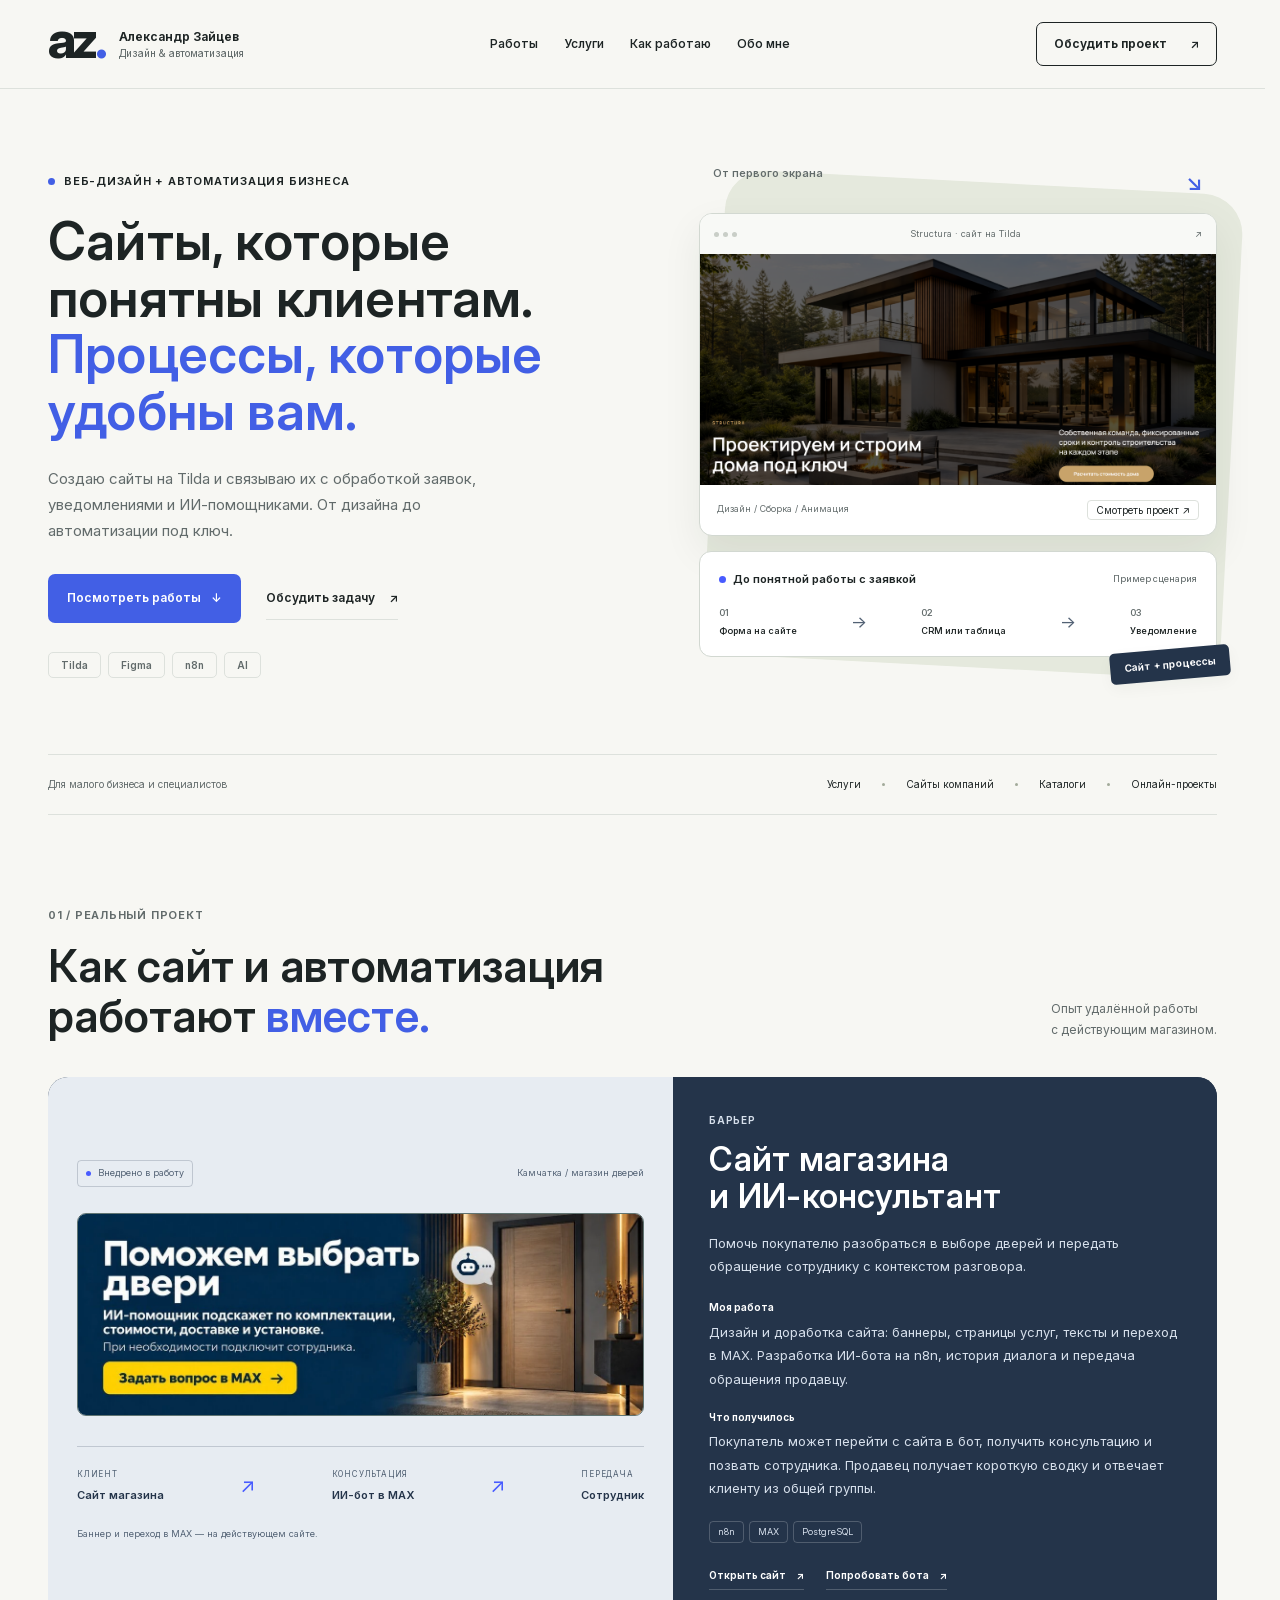
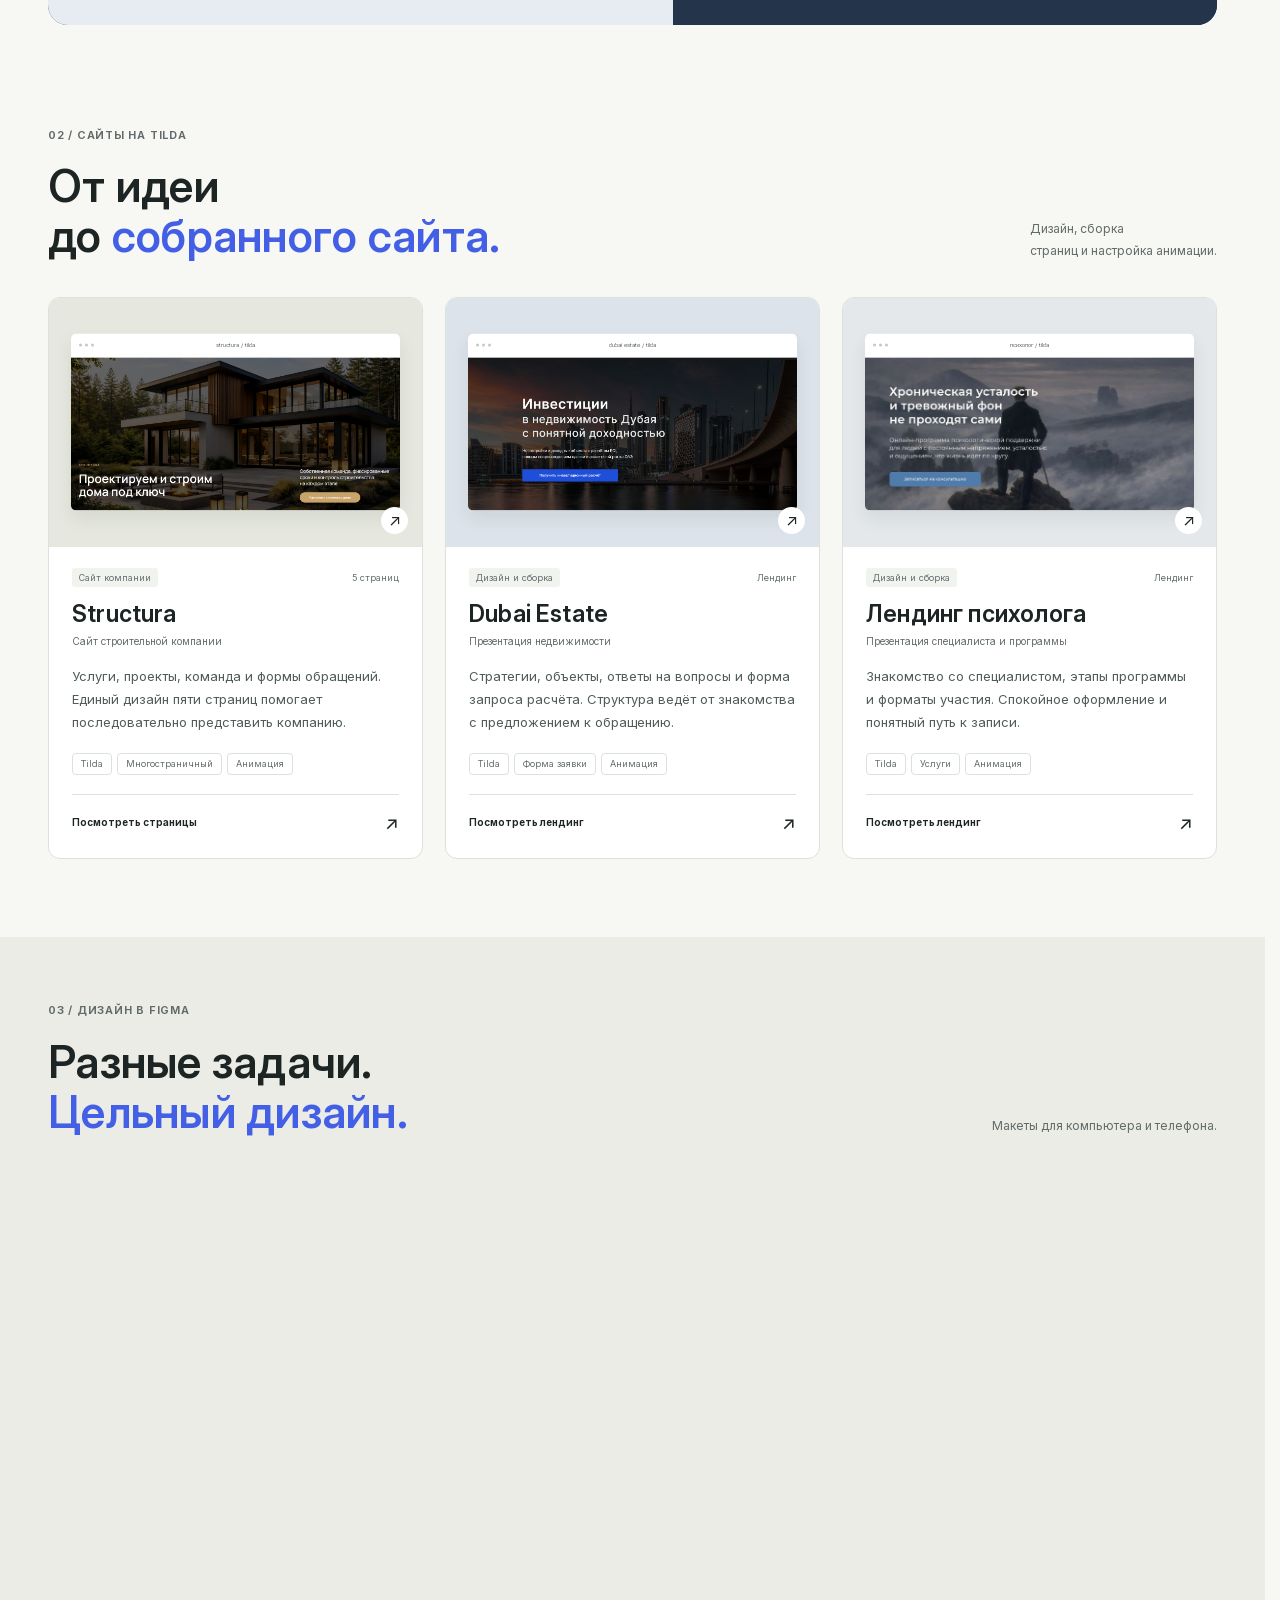
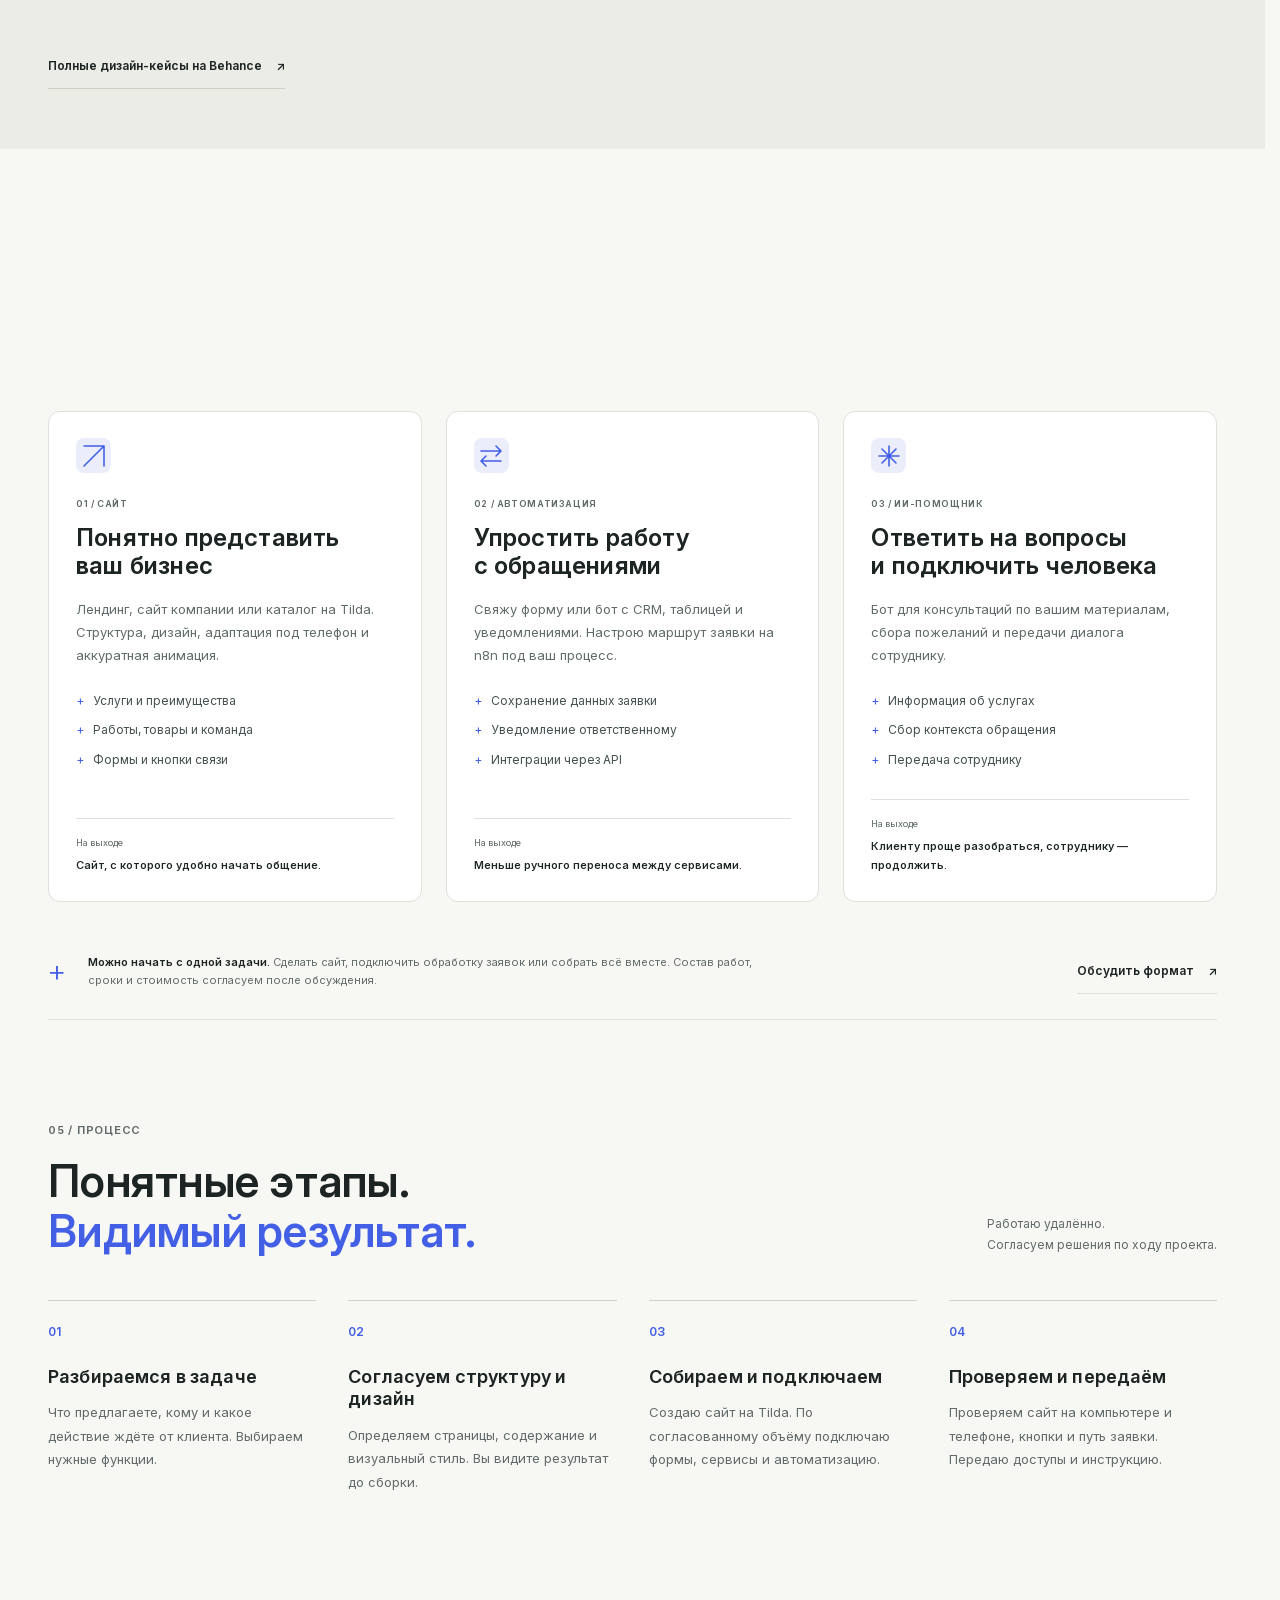
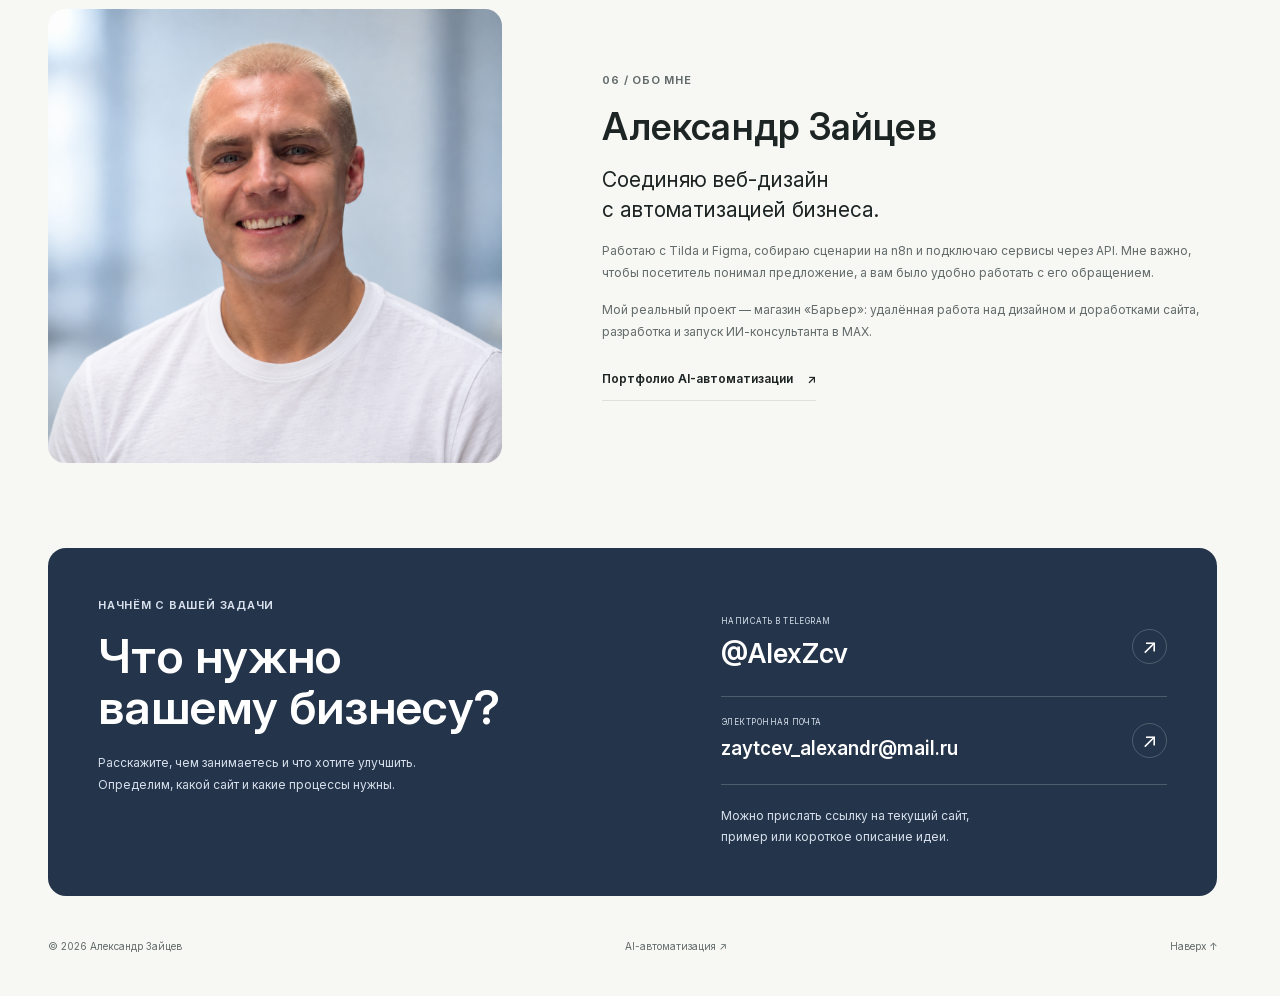
==== commit 85a74606: "Update hero process card accent colors" ====
--- a/web-design/index.html
+++ b/web-design/index.html
@@ -20,7 +20,7 @@
   <title>Сайты и автоматизация под ключ — Александр Зайцев</title>
   <link rel="icon" href="favicon.svg" type="image/svg+xml">
   <link rel="preload" href="../assets/fonts/InterVariable.woff2" as="font" type="font/woff2" crossorigin>
-  <link rel="stylesheet" href="styles.css?v=20261012-2">
+  <link rel="stylesheet" href="styles.css?v=20261012-3">
   <script src="script.js?v=20261009-9" defer></script>
 </head>
 <body>
--- a/web-design/styles.css
+++ b/web-design/styles.css
@@ -1,7 +1,7 @@
 @font-face{font-family:Inter;src:url('../assets/fonts/InterVariable.woff2') format('woff2');font-weight:100 900;font-style:normal;font-display:swap}
 :root{--bg:#f7f7f3;--ink:#1d2424;--muted:#626b6b;--line:#dde1dc;--blue:#425fe5;--forest:#1c3030;--contact-bg:#1e3535;--lime:#dceb96;--paper:#fff;--radius:20px;color-scheme:light}
 *{box-sizing:border-box}html{scrollbar-gutter:stable;scroll-behavior:smooth;scroll-padding-top:95px}body{margin:0;background:var(--bg);color:var(--ink);font-family:Inter,Arial,sans-serif;font-size:15px;line-height:1.65;-webkit-font-smoothing:antialiased}button,a{-webkit-tap-highlight-color:transparent}button{font:inherit;color:inherit;cursor:pointer}a{color:inherit;text-decoration:none}img{display:block;max-width:100%;height:auto}button{border:0}h1,h2,h3,p{margin:0}h1,h2,h3{line-height:1.12;letter-spacing:.006em}h2{font-size:clamp(32px,3.5vw,46px);font-weight:580}h2 em{font-style:normal;color:var(--blue)}h3{font-weight:620}a:focus-visible,button:focus-visible{outline:3px solid var(--blue);outline-offset:5px}.container{width:min(1200px,calc(100% - 96px));margin-inline:auto}.skip{position:fixed;top:-100px;left:16px;background:var(--ink);color:#fff;padding:12px;z-index:99}.skip:focus{top:8px}.eyebrow{display:flex;align-items:center;gap:9px;font-size:11px;font-weight:650;letter-spacing:.07em;text-transform:uppercase}.dot{display:inline-block;width:7px;height:7px;border-radius:50%;background:var(--blue);flex:none}.header{position:sticky;top:0;z-index:30;background:rgba(247,247,243,.94);backdrop-filter:blur(12px);border-bottom:1px solid var(--line)}.header-inner{min-height:88px;display:flex;align-items:center;justify-content:space-between;gap:32px}.brand{display:flex;align-items:center;gap:14px;flex:none}.brand-symbol{font-size:38px;line-height:1;font-weight:750;letter-spacing:-.075em}.brand-symbol>span{color:var(--blue)}.brand-name{font-size:12px;font-weight:650;line-height:1.5}.brand-name small{display:block;font-size:10px;color:var(--muted);font-weight:450}.header nav{display:flex;align-items:center;gap:26px}.header nav a{font-size:12px;font-weight:550;padding-block:14px}.header nav a:hover{color:var(--blue)}.header-contact{display:flex;align-items:center;gap:23px;font-size:12px;font-weight:650;border:1px solid var(--ink);padding:11px 17px;border-radius:7px;transition:background .2s,color .2s,border-color .2s}.header-contact:hover,.header-contact:focus-visible{background:var(--blue);border-color:var(--blue);color:#fff}.menu-button{display:none}
-.hero{padding-block:83px 76px;display:grid;grid-template-columns:1.15fr 1fr;align-items:center;gap:55px}.hero h1{font-size:clamp(38px,4.1vw,56px);font-weight:590;letter-spacing:.004em;line-height:1.08;margin-top:23px}.hero h1>span{color:var(--blue)}.lead{color:var(--muted);font-size:15px;max-width:485px;margin-top:26px;line-height:1.75}.actions{display:flex;align-items:center;gap:25px;margin-top:29px}.button{display:inline-flex;align-items:center;justify-content:center;gap:30px;border-radius:7px;padding:14px 19px;font-size:12px;font-weight:620;min-height:49px;transition:transform .2s,background .2s}.button:hover{transform:translateY(-2px)}.primary{background:var(--blue);color:#fff}.primary:hover{background:#324cc8}.text-link{display:inline-flex;align-items:center;gap:14px;font-size:12px;font-weight:620;padding-block:12px;border-bottom:1px solid var(--line)}.text-link:hover{color:var(--blue);border-color:var(--blue)}.hero-tools{display:flex;gap:7px;margin-top:29px}.hero-tools>span{border:1px solid var(--line);border-radius:5px;padding:4px 12px;font-size:10px;font-weight:600;color:var(--muted)}.hero-visual{position:relative;padding-top:18px;isolation:isolate}.hero-visual:before{content:'';position:absolute;inset:36px -15px -10px 15px;background:#e5e9dd;border-radius:40px;transform:rotate(3deg);z-index:-1}.visual-label{display:flex;justify-content:space-between;font-size:11px;font-weight:550;color:var(--muted);padding:0 14px 13px}.visual-label>span:last-child{color:var(--blue);font-size:22px}.browser-window{display:block;width:100%;padding:0;text-align:left;color:inherit;background:#fff;border:1px solid #d2d8d1;border-radius:13px;overflow:hidden;box-shadow:0 16px 40px #20302112}.browser-bar{height:40px;padding:0 14px;display:flex;align-items:center;justify-content:space-between;color:var(--muted);font-size:9px;background:#f8f9f6}.browser-dots{display:flex;gap:4px}.browser-dots i{width:5px;height:5px;border-radius:50%;background:#c9cec7}.hero-preview{width:100%;height:auto}.preview-caption{padding:15px 17px;display:flex;align-items:center;justify-content:space-between;font-size:9px;color:var(--muted)}.preview-mark{border:1px solid var(--line);border-radius:4px;padding:1px 8px;color:var(--ink);font-size:10px}.process-preview{background:#fff;margin-top:15px;border:1px solid #d2d8d1;border-radius:12px;padding:18px 19px}.process-preview-title{display:flex;align-items:center;gap:7px;font-size:11px;font-weight:620;flex-wrap:wrap}.process-preview-title .dot{background:#70853a}.process-preview-title small{color:var(--muted);font-weight:450;font-size:9px;margin-left:auto}.mini-flow{display:flex;align-items:center;justify-content:space-between;gap:10px;margin-top:18px}.mini-flow>span:not(:nth-child(even)){font-size:9px;font-weight:550;line-height:1.6}.mini-flow i{font-style:normal;display:block;color:var(--muted);font-size:9px;margin-bottom:3px}.mini-flow>span:nth-child(even){color:#abb29f;font-size:17px}.visual-sticker{position:absolute;right:-13px;bottom:-23px;background:var(--contact-bg);color:#fff;border-radius:5px;padding:7px 14px;font-size:10px;font-weight:650;transform:rotate(-5deg);box-shadow:0 5px 15px #2130230a}.fit-strip{border-top:1px solid var(--line);border-bottom:1px solid var(--line);display:flex;justify-content:space-between;align-items:center;gap:20px;padding-block:21px;color:var(--muted);font-size:10px}.fit-strip>div{display:flex;gap:21px;align-items:center;color:var(--ink)}.fit-strip i{width:3px;height:3px;border-radius:50%;background:#a2aa9a}
+.hero{padding-block:83px 76px;display:grid;grid-template-columns:1.15fr 1fr;align-items:center;gap:55px}.hero h1{font-size:clamp(38px,4.1vw,56px);font-weight:590;letter-spacing:.004em;line-height:1.08;margin-top:23px}.hero h1>span{color:var(--blue)}.lead{color:var(--muted);font-size:15px;max-width:485px;margin-top:26px;line-height:1.75}.actions{display:flex;align-items:center;gap:25px;margin-top:29px}.button{display:inline-flex;align-items:center;justify-content:center;gap:30px;border-radius:7px;padding:14px 19px;font-size:12px;font-weight:620;min-height:49px;transition:transform .2s,background .2s}.button:hover{transform:translateY(-2px)}.primary{background:var(--blue);color:#fff}.primary:hover{background:#324cc8}.text-link{display:inline-flex;align-items:center;gap:14px;font-size:12px;font-weight:620;padding-block:12px;border-bottom:1px solid var(--line)}.text-link:hover{color:var(--blue);border-color:var(--blue)}.hero-tools{display:flex;gap:7px;margin-top:29px}.hero-tools>span{border:1px solid var(--line);border-radius:5px;padding:4px 12px;font-size:10px;font-weight:600;color:var(--muted)}.hero-visual{position:relative;padding-top:18px;isolation:isolate}.hero-visual:before{content:'';position:absolute;inset:36px -15px -10px 15px;background:#e5e9dd;border-radius:40px;transform:rotate(3deg);z-index:-1}.visual-label{display:flex;justify-content:space-between;font-size:11px;font-weight:550;color:var(--muted);padding:0 14px 13px}.visual-label>span:last-child{color:var(--blue);font-size:22px}.browser-window{display:block;width:100%;padding:0;text-align:left;color:inherit;background:#fff;border:1px solid #d2d8d1;border-radius:13px;overflow:hidden;box-shadow:0 16px 40px #20302112}.browser-bar{height:40px;padding:0 14px;display:flex;align-items:center;justify-content:space-between;color:var(--muted);font-size:9px;background:#f8f9f6}.browser-dots{display:flex;gap:4px}.browser-dots i{width:5px;height:5px;border-radius:50%;background:#c9cec7}.hero-preview{width:100%;height:auto}.preview-caption{padding:15px 17px;display:flex;align-items:center;justify-content:space-between;font-size:9px;color:var(--muted)}.preview-mark{border:1px solid var(--line);border-radius:4px;padding:1px 8px;color:var(--ink);font-size:10px}.process-preview{background:#fff;margin-top:15px;border:1px solid #d2d8d1;border-radius:12px;padding:18px 19px}.process-preview-title{display:flex;align-items:center;gap:7px;font-size:11px;font-weight:620;flex-wrap:wrap}.process-preview-title .dot{background:#485bff}.process-preview-title small{color:var(--muted);font-weight:450;font-size:9px;margin-left:auto}.mini-flow{display:flex;align-items:center;justify-content:space-between;gap:10px;margin-top:18px}.mini-flow>span:not(:nth-child(even)){font-size:9px;font-weight:550;line-height:1.6}.mini-flow i{font-style:normal;display:block;color:var(--muted);font-size:9px;margin-bottom:3px}.mini-flow>span:nth-child(even){color:#526174;font-size:17px}.visual-sticker{position:absolute;right:-13px;bottom:-23px;background:#24344a;color:#fff;border-radius:5px;padding:7px 14px;font-size:10px;font-weight:650;transform:rotate(-5deg);box-shadow:0 5px 15px #2130230a}.fit-strip{border-top:1px solid var(--line);border-bottom:1px solid var(--line);display:flex;justify-content:space-between;align-items:center;gap:20px;padding-block:21px;color:var(--muted);font-size:10px}.fit-strip>div{display:flex;gap:21px;align-items:center;color:var(--ink)}.fit-strip i{width:3px;height:3px;border-radius:50%;background:#a2aa9a}
 .section{padding-block:91px 10px}.section-heading{display:flex;justify-content:space-between;align-items:flex-end;gap:30px;margin-bottom:36px}.section-index{color:var(--muted);margin-bottom:17px}.section-heading>p{color:var(--muted);font-size:12px;line-height:1.8;flex:none}.featured-case{display:grid;grid-template-columns:1.15fr 1fr;background:#172b2c;border-radius:var(--radius);overflow:hidden;color:#fff}.featured-visual{background:#1e3535;padding:29px;display:flex;flex-direction:column;justify-content:center}.featured-meta{display:flex;justify-content:space-between;align-items:center;gap:10px;color:#b7ceca;font-size:9px;margin-bottom:26px}.case-status{display:flex;align-items:center;gap:7px;border:1px solid #49635e;padding:5px 8px;border-radius:4px}.case-status .dot{background:var(--lime);width:5px;height:5px}.barier-banner{border:1px solid #607472;border-radius:9px;overflow:hidden;transition:transform .2s}.barier-banner:hover{transform:translateY(-3px)}.barier-banner img{width:100%}.barier-flow{display:flex;justify-content:space-between;align-items:center;gap:8px;margin-top:30px;border-top:1px solid #3e5753;padding-top:21px}.barier-flow>span{font-size:11px;font-weight:600}.barier-flow small{display:block;letter-spacing:.1em;color:#a7c1bd;font-weight:400;font-size:8px;margin-bottom:5px}.barier-flow>span:nth-child(even){color:var(--lime);font-size:20px;font-weight:400}.featured-note{font-size:9px;color:#a7c1bd;margin-top:23px}.featured-copy{padding:35px 36px}.featured-copy>.eyebrow{color:var(--lime);font-size:10px}.featured-copy h3{font-size:33px;margin-top:12px;font-weight:580;line-height:1.14}.case-intro{font-size:13px;color:#c4d4d0;line-height:1.75;margin-top:16px}.case-facts{margin-top:22px;margin-bottom:0}.case-facts>div+div{margin-top:18px}.case-facts dt{font-size:10px;font-weight:650;margin-bottom:5px;color:#fff}.case-facts dd{margin:0;font-size:13px;line-height:1.8;color:#c4d4d0}.tags{display:flex;flex-wrap:wrap;gap:5px}.tags>span{font-size:9px;padding:4px 8px;border:1px solid var(--line);border-radius:4px;line-height:1.4;color:var(--muted)}.tags-dark{margin-top:20px}.tags-dark>span{border-color:#3e5753;color:#c4d4d0}.featured-links{display:flex;gap:22px;margin-top:19px;flex-wrap:wrap}.featured-links>a{font-size:10px;font-weight:650;display:inline-flex;gap:10px;align-items:center;border-bottom:1px solid #55716a;padding-block:5px}.featured-links>a:hover{color:var(--lime)}
 .tilda-grid{display:grid;grid-template-columns:repeat(3,1fr);gap:22px}.project-card{background:#fff;border:1px solid var(--line);border-radius:12px;overflow:hidden;display:flex;flex-direction:column;transition:transform .25s,box-shadow .25s}.project-card:hover{transform:translateY(-4px);box-shadow:0 12px 30px #20302109}.cover{--preview-side:22px;--preview-shift:4px;position:relative;text-align:left;width:100%;padding:23px 22px 31px;aspect-ratio:1.5;background:#e6e8df;display:flex;flex-direction:column;justify-content:center;overflow:hidden}.cover-dubai{background:#dce3ea}.cover-psychologist{background:#e4e8eb}.card-browser{position:relative;display:flex;align-items:center;gap:3px;font-size:6px;line-height:1.65;height:calc(14px + 1.65em);background:#fff;width:100%;padding:7px 8px;border-radius:5px 5px 0 0;box-shadow:0 0 0 1px #00000005}.card-browser i{width:3px;height:3px;border-radius:50%;background:#c5cac4}.card-browser>span{position:absolute;left:50%;top:50%;transform:translate(-50%,-50%);white-space:nowrap;font-size:6px;line-height:1;color:#647064;margin:0}.tilda-preview{position:absolute;left:var(--preview-side);right:var(--preview-side);top:calc(50% - var(--preview-shift) + 3.5px);transform:translateY(-50%);display:flex;flex-direction:column;overflow:hidden;border-radius:5px;box-shadow:0 8px 18px #23342615}.tilda-preview>.card-browser{flex:none}.tilda-image{position:relative;display:block;width:100%;aspect-ratio:2.25;flex:none;margin-bottom:7px}.tilda-image>img{position:absolute;top:0;left:0;width:100%;height:calc(100% + 7px);object-fit:cover;object-position:50% 0%;border-radius:0 0 4px 4px}.cover-open{position:absolute;right:14px;bottom:13px;width:27px;height:27px;background:#fff;border-radius:50%;display:flex;justify-content:center;align-items:center;font-size:16px;transition:background .2s,color .2s}.cover:hover .cover-open,.design-cover:hover .cover-open{background:var(--blue);color:#fff}.card-body{padding:21px 23px;display:flex;flex-direction:column;flex:1}.card-label{display:flex;justify-content:space-between;gap:12px;font-size:9px;color:var(--muted);line-height:1.5}.card-label>span:first-child{background:#f1f3ee;padding:3px 7px;border-radius:3px}.card-label>span:last-child{padding-top:3px}.card-body h3{font-size:23px;margin-top:15px;letter-spacing:0}.card-subtitle{font-size:10px;color:var(--muted);margin-top:5px}.card-description{font-size:13px;line-height:1.8;margin-top:15px;color:#505c5b;flex:1}.card-body>.tags{margin-top:18px;margin-bottom:19px}.card-action{display:flex;align-items:center;justify-content:space-between;gap:15px;background:transparent;border-top:1px solid var(--line);text-align:left;width:100%;font-size:10px;font-weight:650;padding:12px 0 0;min-height:43px}.card-action:hover{color:var(--blue)}.card-action>span{font-size:18px;font-weight:450}.design-section{margin-top:68px;padding-top:64px;padding-bottom:60px;background:#ebece5}.design-grid{display:grid;grid-template-columns:repeat(3,1fr);grid-auto-rows:1fr;gap:24px}.design-card{overflow:hidden;display:flex;flex-direction:column}.design-cover{display:flex;align-items:center;justify-content:center;width:100%;aspect-ratio:1.4;position:relative;padding:22px 26px;background:#d1d4ca;overflow:hidden;border-radius:12px;text-align:left}.design-cover.cooking{background:#f1cec0}.design-cover.health{background:#cad0d2}.design-preview{display:block;position:relative;width:100%;aspect-ratio:16/10;flex:none}.design-preview>img{position:absolute;top:0;left:0;width:100%;height:auto;border-radius:4px 4px 0 0;box-shadow:0 10px 35px #18242213}.design-card-copy{padding:20px 3px 0;display:flex;flex-direction:column;flex:1}.design-card-copy .card-label{font-size:9px}.design-card-copy h3{font-size:22px;margin-top:10px}.design-card-copy>p:not(.card-label){font-size:13px;color:#56605b;margin-top:9px;margin-bottom:15px;min-height:38px}.design-card-copy>.card-action{margin-top:auto;border-color:#cdd2c8}.behance-link{margin-top:26px;border-color:#cdd2c8}
 .services-grid{display:grid;grid-template-columns:repeat(3,1fr);gap:24px}.service{padding:26px 27px;border:1px solid var(--line);border-radius:12px;background:#fff;position:relative;display:flex;flex-direction:column}.service-icon{width:35px;height:35px;display:grid;place-items:center;color:var(--blue);background:#ecedfb;border-radius:8px;font-size:24px;margin-bottom:24px}.service-icon>svg{display:block;width:24px;height:24px}.service>.eyebrow{font-size:9px;color:var(--muted)}.service h3{font-size:24px;line-height:1.18;margin-top:12px}.service>p:not(.eyebrow){font-size:13px;color:var(--muted);line-height:1.8;margin-top:17px}.service ul{list-style:none;padding:0;margin:18px 0 24px;color:#455050;font-size:12px}.service li{padding-block:5px}.service li:before{content:'+';color:var(--blue);margin-right:9px}.service-result{font-size:11px;font-weight:550;padding-top:16px;border-top:1px solid var(--line);margin-top:auto;line-height:1.7}.service-result>span{display:block;color:var(--muted);font-size:9px;font-weight:450;margin-bottom:6px}.scope-note{display:flex;align-items:center;gap:22px;padding:25px 0;border-bottom:1px solid var(--line);margin-top:22px}.scope-symbol{font-size:30px;line-height:1;color:var(--blue);font-weight:300}.scope-note p{font-size:11px;color:var(--muted);max-width:700px}.scope-note strong{color:var(--ink);font-weight:600}.scope-note>.text-link{margin-left:auto;white-space:nowrap}.process-section{padding-bottom:25px}.steps{list-style:none;display:grid;grid-template-columns:repeat(4,1fr);padding:0;margin:44px 0 0;gap:32px}.steps li{border-top:1px solid #cdd3ca;padding-top:18px}.steps li>span{font-size:12px;font-weight:600;color:var(--blue)}.steps h3{font-size:18px;margin-top:22px;line-height:1.25;letter-spacing:0}.steps p{font-size:13px;color:var(--muted);margin-top:13px;line-height:1.8}.about-section{display:grid;grid-template-columns:.85fr 1.15fr;gap:100px;padding-top:90px;padding-bottom:85px;align-items:center}.about-copy h2{font-size:37px}.about-lead{font-size:21px;line-height:1.4;letter-spacing:0;margin-top:18px}.about-copy>p:not(.eyebrow):not(.about-lead){font-size:12px;color:var(--muted);margin-top:16px;line-height:1.8}.about-copy>.text-link{margin-top:14px}.contact-section{display:grid;grid-template-columns:1fr .8fr;gap:65px;background:var(--contact-bg);color:#fff;border-radius:18px;padding:48px 50px}.contact-section h2{font-size:48px;margin-top:17px;line-height:1.05}.contact-section h2 em{color:#fff}.contact-section>div>p:not(.eyebrow){font-size:12px;color:#c7d3d3;line-height:1.8;margin-top:20px}.contact-options{align-self:center}.contact-item{display:flex;align-items:center;justify-content:space-between;gap:15px;border-bottom:1px solid #526666;padding:19px 0}.contact-item small{display:block;letter-spacing:.06em;font-size:8px;color:#c7d3d3}.contact-item strong{display:block;font-size:19px;letter-spacing:0;font-weight:580;margin-top:4px;overflow-wrap:anywhere}.contact-item:first-child strong{font-size:27px}.contact-arrow{width:35px;height:35px;border:1px solid #738888;border-radius:50%;display:grid;place-items:center;font-size:20px;flex:none;transition:background .2s}.contact-item:hover .contact-arrow{background:#fff;color:var(--forest)}.contact-hint{font-size:10px;color:#c7d3d3;margin-top:17px;line-height:1.7}.footer{display:flex;align-items:center;justify-content:space-between;gap:20px;padding-block:32px;font-size:10px;color:var(--muted)}.footer a{padding-block:10px}.footer a:hover{color:var(--blue)}
